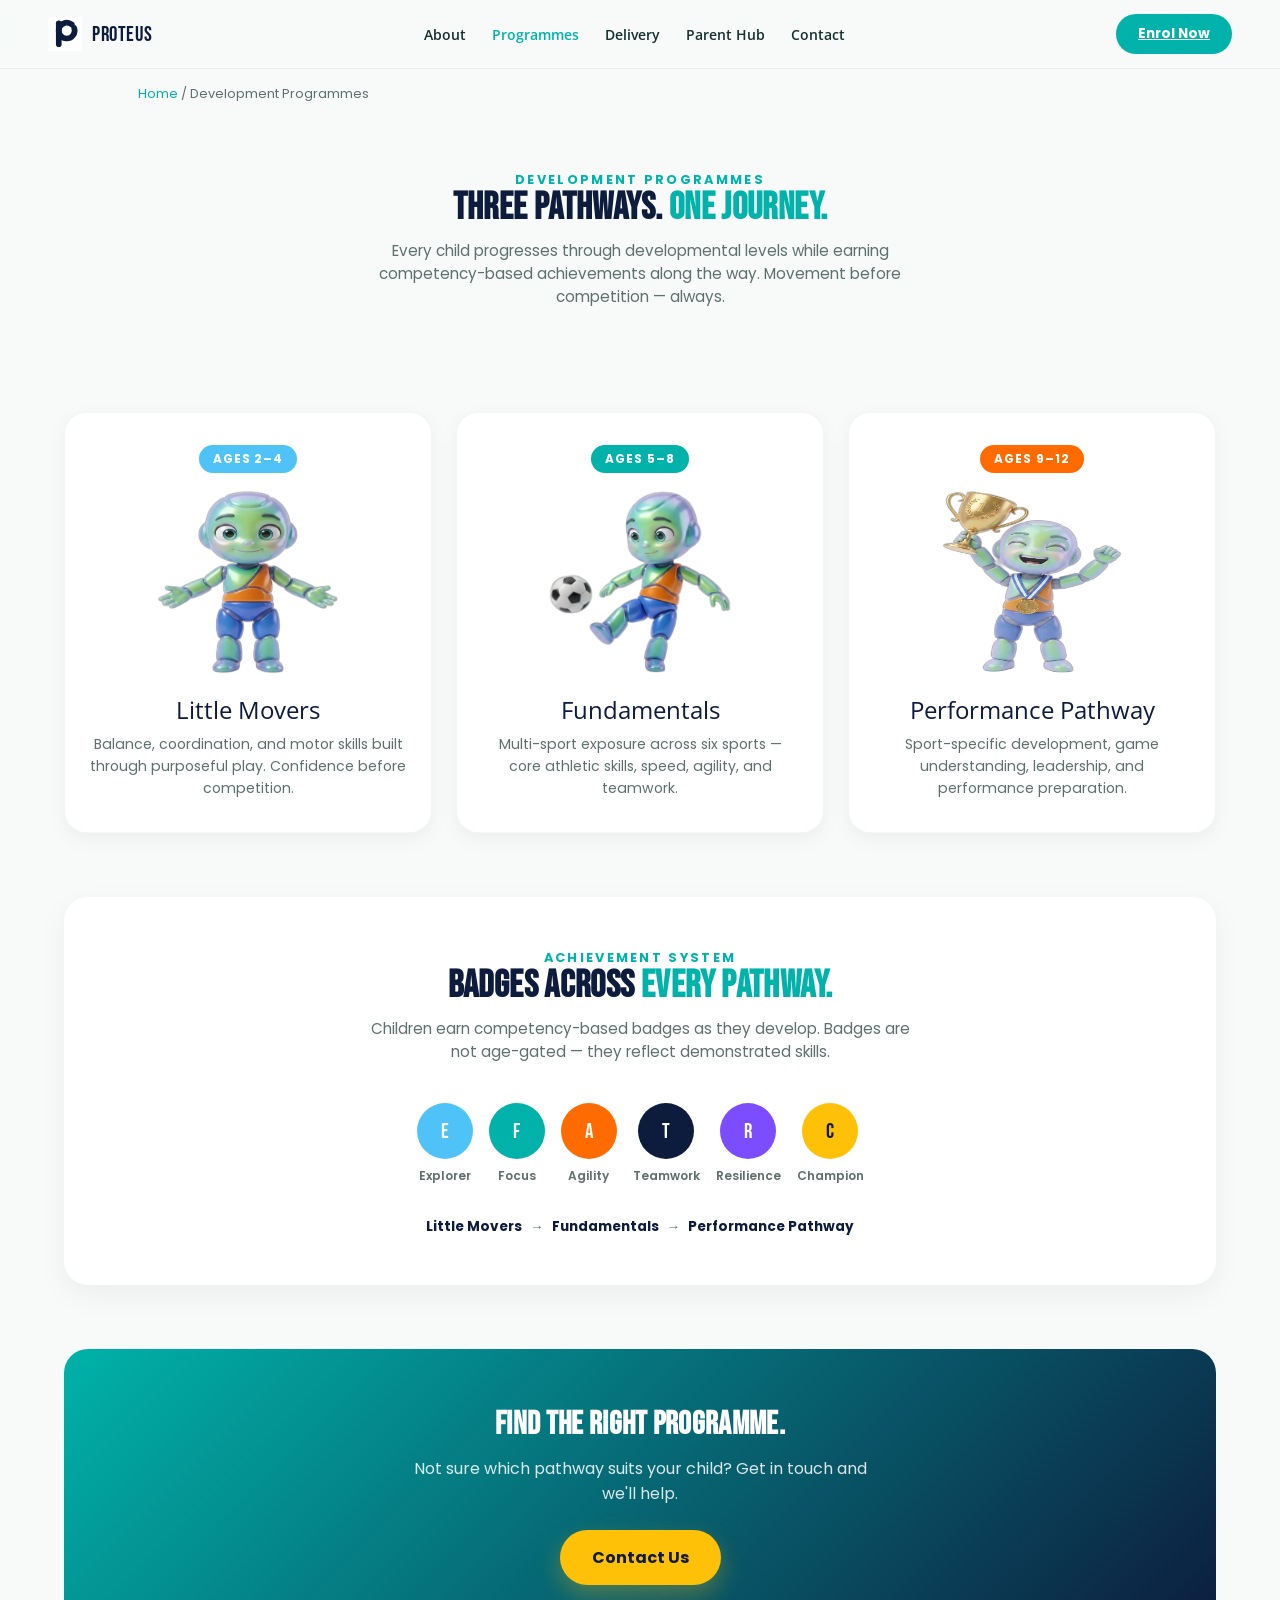
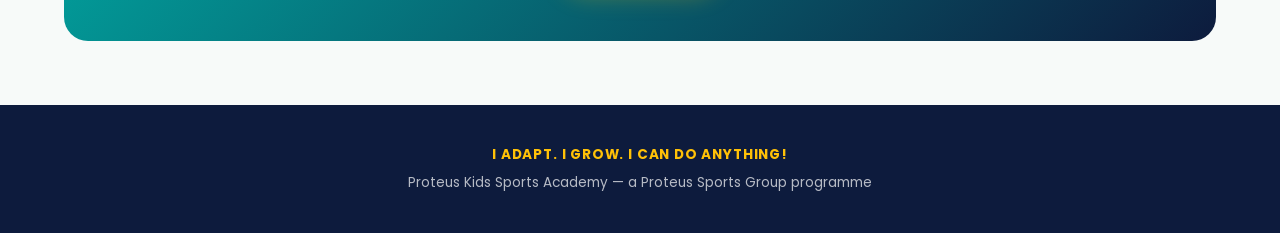
==== programmes/index.html @ cd8ed324 "Phase 2: Site architecture — all pages, shared nav, routing New pages (9): - about.html — company ov" ====
<!DOCTYPE html>
<html lang="en">
<head>
<meta charset="UTF-8" />
<meta name="viewport" content="width=device-width, initial-scale=1.0"/>
<title>Development Programmes | Proteus Kids Sports Academy</title>
<meta name="description" content="Three age-based development pathways for children aged 2-12: Little Movers, Fundamentals, and Performance Pathway. Movement before competition.">
<link rel="icon" href="../images/dynamic-p.svg" type="image/svg+xml">

<meta property="og:type" content="website">
<meta property="og:title" content="Development Programmes | Proteus Kids Sports Academy">
<meta property="og:description" content="Three age-based development pathways: Little Movers, Fundamentals, and Performance Pathway.">

<script type="application/ld+json">
{
  "@context": "https://schema.org",
  "@type": "BreadcrumbList",
  "itemListElement": [
    {"@type": "ListItem", "position": 1, "name": "Home", "item": "../index.html"},
    {"@type": "ListItem", "position": 2, "name": "Development Programmes"}
  ]
}
</script>

<link rel="preconnect" href="https://fonts.googleapis.com">
<link href="https://fonts.googleapis.com/css2?family=Bebas+Neue&family=Poppins:wght@400;500;600;700;800&family=Open+Sans:wght@400;600&display=swap" rel="stylesheet">
<link rel="stylesheet" href="../css/tokens.css">
<link rel="stylesheet" href="../css/base.css">
<link rel="stylesheet" href="../css/components.css">
</head>
<body>

<a href="#main-content" class="skip-link">Skip to main content</a>

<nav class="nav" id="nav">
  <a href="../index.html" class="nav-logo"><img src="../images/dynamic-p.svg" alt="Proteus" width="34" height="34"><span class="word">PROTEUS</span></a>
  <button class="nav-toggle" aria-label="Open menu" aria-expanded="false">
    <span></span><span></span><span></span>
  </button>
  <div class="nav-links">
    <a href="../about.html">About</a>
    <a href="index.html" aria-current="page">Programmes</a>
    <a href="../index.html#deliver">Delivery</a>
    <a href="../parent-hub.html">Parent Hub</a>
    <a href="../contact.html">Contact</a>
  </div>
  <a href="../contact.html" class="nav-cta">Enrol Now</a>
</nav>

<div class="breadcrumb">
  <a href="../index.html">Home</a> / <span aria-current="page">Development Programmes</span>
</div>

<main id="main-content">

  <section class="section">
    <div class="section-header">
      <span class="eyebrow">Development Programmes</span>
      <h1 class="section-title">Three pathways. <span class="accent">One journey.</span></h1>
      <p class="section-sub">Every child progresses through developmental levels while earning competency-based achievements along the way. Movement before competition — always.</p>
    </div>
  </section>

  <section class="section reveal" style="padding-top:0;">
    <div class="pathway-grid">
      <a href="little-movers.html" class="pathway-card lm" style="text-decoration:none;">
        <span class="pathway-age">AGES 2–4</span>
        <img src="../images/proto-welcoming.webp" alt="Little Movers" width="190" height="210" loading="lazy"/>
        <div class="pathway-name">Little Movers</div>
        <div class="pathway-desc">Balance, coordination, and motor skills built through purposeful play. Confidence before competition.</div>
      </a>
      <a href="fundamentals.html" class="pathway-card fn" style="text-decoration:none;">
        <span class="pathway-age">AGES 5–8</span>
        <img src="../images/proto-soccer.webp" alt="Fundamentals" width="190" height="210" loading="lazy"/>
        <div class="pathway-name">Fundamentals</div>
        <div class="pathway-desc">Multi-sport exposure across six sports — core athletic skills, speed, agility, and teamwork.</div>
      </a>
      <a href="performance-pathway.html" class="pathway-card pp" style="text-decoration:none;">
        <span class="pathway-age">AGES 9–12</span>
        <img src="../images/proto-champion.webp" alt="Performance Pathway" width="190" height="210" loading="lazy"/>
        <div class="pathway-name">Performance Pathway</div>
        <div class="pathway-desc">Sport-specific development, game understanding, leadership, and performance preparation.</div>
      </a>
    </div>
  </section>

  <section class="section reveal" style="padding-top:0;">
    <div class="achieve-card">
      <div class="section-header">
        <span class="eyebrow">Achievement System</span>
        <h2 class="section-title">Badges across <span class="accent">every pathway.</span></h2>
        <p class="section-sub">Children earn competency-based badges as they develop. Badges are not age-gated — they reflect demonstrated skills.</p>
      </div>
      <div class="badge-row">
        <div class="badge-chip"><div class="badge-icon">E</div><div class="badge-label">Explorer</div></div>
        <div class="badge-chip"><div class="badge-icon">F</div><div class="badge-label">Focus</div></div>
        <div class="badge-chip"><div class="badge-icon">A</div><div class="badge-label">Agility</div></div>
        <div class="badge-chip"><div class="badge-icon">T</div><div class="badge-label">Teamwork</div></div>
        <div class="badge-chip"><div class="badge-icon">R</div><div class="badge-label">Resilience</div></div>
        <div class="badge-chip"><div class="badge-icon">C</div><div class="badge-label">Champion</div></div>
      </div>
      <div class="progression-line">
        <span>Little Movers</span><span class="arrow">→</span><span>Fundamentals</span><span class="arrow">→</span><span>Performance Pathway</span>
      </div>
    </div>
  </section>

  <section class="section reveal" style="padding-top:0;">
    <div class="cta-band">
      <h2>Find the right programme.</h2>
      <p>Not sure which pathway suits your child? Get in touch and we'll help.</p>
      <a href="../contact.html" class="btn-primary">Contact Us</a>
    </div>
  </section>

</main>

<footer class="site-footer">
  <div class="footer-inner">
    <div class="footer-tag">I ADAPT. I GROW. I CAN DO ANYTHING!</div>
    <div>Proteus Kids Sports Academy — a Proteus Sports Group programme</div>
  </div>
</footer>

<script src="../js/main.js"></script>

</body>
</html>
---- css/tokens.css ----
:root {
  /* Colour palette — Brand Architecture v1.6 */
  --teal: #00B2A9;
  --teal-dark: #007A74;
  --orange: #FF6B00;
  --navy: #0D1B3D;
  --yellow: #FFC107;
  --sky: #4FC3F7;
  --bg: #F7FAF9;
  --ink: #17302E;
  --muted: #5E706E;
  --white: #FFFFFF;
  --border: rgba(0, 0, 0, 0.05);
  --shadow-sm: 0 4px 14px rgba(0, 0, 0, 0.04);
  --shadow-md: 0 6px 20px rgba(0, 0, 0, 0.05);
  --shadow-lg: 0 10px 30px rgba(0, 0, 0, 0.05);
  --shadow-glow: 0 12px 28px rgba(255, 193, 7, 0.4);

  /* Spacing scale (4px base) */
  --space-1: 4px;
  --space-2: 8px;
  --space-3: 12px;
  --space-4: 16px;
  --space-5: 20px;
  --space-6: 24px;
  --space-8: 32px;
  --space-10: 40px;
  --space-12: 48px;
  --space-14: 56px;
  --space-16: 64px;

  /* Typography scale */
  --text-xs: 0.75rem;
  --text-sm: 0.85rem;
  --text-base: 0.92rem;
  --text-md: 0.95rem;
  --text-lg: 1.05rem;
  --text-xl: 1.15rem;
  --text-2xl: 1.3rem;
  --text-3xl: 1.5rem;
  --text-4xl: 2rem;
  --text-5xl: 2.4rem;
  --text-6xl: 3rem;
  --text-7xl: 3.4rem;

  /* Font families */
  --font-display: 'Bebas Neue', sans-serif;
  --font-ui: 'Poppins', sans-serif;
  --font-body: 'Open Sans', sans-serif;

  /* Border radius */
  --radius-sm: 8px;
  --radius-md: 14px;
  --radius-lg: 18px;
  --radius-xl: 22px;
  --radius-2xl: 24px;
  --radius-full: 50px;

  /* Transitions */
  --ease-default: 0.25s ease;
  --ease-slow: 0.35s ease;
  --ease-smooth: 0.7s ease;

  /* Layout */
  --max-width: 1200px;
  --max-width-narrow: 1100px;
  --nav-height: 60px;
}
---- css/base.css ----
/* Reset & base styles */
*, *::before, *::after { box-sizing: border-box; margin: 0; padding: 0; }
html { scroll-behavior: smooth; }
body {
  font-family: var(--font-body);
  background: var(--bg);
  color: var(--ink);
  overflow-x: hidden;
  -webkit-font-smoothing: antialiased;
}
img, svg { max-width: 100%; display: block; }
h1, h2, h3, .display { font-family: var(--font-display); letter-spacing: 0.01em; }

a:focus-visible,
button:focus-visible {
  outline: 3px solid var(--sky);
  outline-offset: 2px;
}

@media (prefers-reduced-motion: reduce) {
  html { scroll-behavior: auto; }
  .reveal { opacity: 1 !important; transform: none !important; transition: none !important; }
  .hero-mascot img { animation: none !important; }
}

/* Skip link (accessibility) */
.skip-link {
  position: absolute;
  left: -9999px;
  top: 0;
  background: var(--navy);
  color: var(--white);
  padding: var(--space-3) var(--space-5);
  font-family: var(--font-ui);
  font-weight: 600;
  font-size: var(--text-sm);
  z-index: 999;
  text-decoration: none;
}
.skip-link:focus { left: 0; }
---- css/components.css ----
/* ===== NAVIGATION ===== */
.nav {
  position: sticky;
  top: 0;
  z-index: 100;
  display: flex;
  align-items: center;
  justify-content: space-between;
  padding: 14px var(--space-12);
  background: rgba(247, 250, 249, 0.9);
  backdrop-filter: blur(10px);
  border-bottom: 1px solid var(--border);
  transition: box-shadow 0.3s ease;
}
.nav.scrolled { box-shadow: 0 4px 20px rgba(0, 0, 0, 0.06); }

.nav-logo {
  display: flex;
  align-items: center;
  gap: 10px;
  text-decoration: none;
}
.nav-logo img { width: 34px; height: 34px; }
.nav-logo .word {
  font-family: var(--font-display);
  font-size: var(--text-2xl);
  color: var(--navy);
  letter-spacing: 0.03em;
}

.nav-links { display: flex; gap: 26px; }
.nav-links a {
  text-decoration: none;
  color: var(--ink);
  font-weight: 600;
  font-size: var(--text-sm);
  font-family: var(--font-body);
  transition: color 0.2s ease;
}
.nav-links a:hover,
.nav-links a[aria-current="page"] { color: var(--teal); }

.nav-cta {
  background: var(--teal);
  color: var(--white);
  border: none;
  padding: 10px 22px;
  border-radius: var(--radius-full);
  font-weight: 700;
  font-size: var(--text-sm);
  font-family: var(--font-ui);
  cursor: pointer;
  transition: background var(--ease-default);
}
.nav-cta:hover { background: var(--teal-dark); }

/* Mobile menu toggle */
.nav-toggle {
  display: none;
  background: none;
  border: none;
  cursor: pointer;
  padding: var(--space-2);
  width: 40px;
  height: 40px;
  position: relative;
}
.nav-toggle span {
  display: block;
  width: 24px;
  height: 2px;
  background: var(--navy);
  border-radius: 2px;
  position: absolute;
  left: 8px;
  transition: all 0.3s ease;
}
.nav-toggle span:nth-child(1) { top: 12px; }
.nav-toggle span:nth-child(2) { top: 19px; }
.nav-toggle span:nth-child(3) { top: 26px; }
.nav-toggle[aria-expanded="true"] span:nth-child(1) {
  top: 19px;
  transform: rotate(45deg);
}
.nav-toggle[aria-expanded="true"] span:nth-child(2) { opacity: 0; }
.nav-toggle[aria-expanded="true"] span:nth-child(3) {
  top: 19px;
  transform: rotate(-45deg);
}

@media (max-width: 900px) {
  .nav { padding: 14px var(--space-5); }
  .nav-links {
    display: none;
    position: absolute;
    top: 100%;
    left: 0;
    right: 0;
    flex-direction: column;
    background: var(--white);
    padding: var(--space-6);
    gap: var(--space-4);
    box-shadow: var(--shadow-md);
  }
  .nav-links.open { display: flex; }
  .nav-toggle { display: block; }
  .nav-cta { display: none; }
}

/* ===== BUTTONS ===== */
.btn-primary {
  background: var(--yellow);
  color: var(--navy);
  font-weight: 700;
  font-family: var(--font-ui);
  padding: 15px 32px;
  border: none;
  border-radius: var(--radius-full);
  cursor: pointer;
  font-size: 1rem;
  box-shadow: 0 10px 24px rgba(255, 193, 7, 0.3);
  text-decoration: none;
  display: inline-block;
  transition: transform var(--ease-default), box-shadow var(--ease-default);
}
.btn-primary:hover {
  transform: translateY(-2px);
  box-shadow: 0 14px 28px rgba(255, 193, 7, 0.4);
}

.btn-primary--teal {
  background: var(--teal);
  color: var(--white);
  box-shadow: 0 10px 24px rgba(0, 178, 169, 0.25);
}
.btn-primary--teal:hover {
  box-shadow: 0 14px 28px rgba(0, 178, 169, 0.35);
}

.btn-ghost {
  background: transparent;
  color: var(--white);
  font-weight: 700;
  font-family: var(--font-ui);
  padding: 15px 28px;
  border: 1.5px solid rgba(255, 255, 255, 0.5);
  border-radius: var(--radius-full);
  cursor: pointer;
  font-size: 1rem;
  text-decoration: none;
  display: inline-block;
  transition: background var(--ease-default), color var(--ease-default);
}
.btn-ghost:hover {
  background: rgba(255, 255, 255, 0.15);
}

.btn-ghost--dark {
  color: var(--navy);
  border-color: var(--navy);
}
.btn-ghost--dark:hover {
  background: var(--navy);
  color: var(--white);
}

/* ===== SECTIONS ===== */
.section {
  max-width: var(--max-width);
  margin: 0 auto;
  padding: var(--space-16) var(--space-6);
}
.section--narrow { max-width: var(--max-width-narrow); }

.section-header { text-align: center; margin-bottom: var(--space-10); }
.section-title {
  font-size: var(--text-5xl);
  color: var(--navy);
  line-height: 1;
}
.section-title .accent { color: var(--teal); }
.section-header .eyebrow { color: var(--teal); }
.section-header .section-sub {
  font-family: var(--font-ui);
  color: var(--muted);
  max-width: 560px;
  margin: var(--space-3) auto 0;
  font-size: var(--text-md);
}

.eyebrow {
  font-family: var(--font-ui);
  font-weight: 700;
  font-size: 0.8rem;
  letter-spacing: 0.18em;
  text-transform: uppercase;
}

/* ===== SCROLL REVEAL ===== */
.reveal {
  opacity: 0;
  transform: translateY(28px);
  transition: opacity var(--ease-smooth), transform var(--ease-smooth);
}
.reveal.visible { opacity: 1; transform: translateY(0); }

/* ===== CARDS ===== */
.card {
  background: var(--white);
  border-radius: var(--radius-xl);
  padding: var(--space-8) var(--space-6);
  box-shadow: var(--shadow-md);
  border: 1px solid rgba(0, 0, 0, 0.04);
}
.card--hover { transition: transform var(--ease-default); }
.card--hover:hover { transform: translateY(-6px); }

/* ===== PATHWAY CARDS ===== */
.pathway-grid { display: grid; grid-template-columns: repeat(3, 1fr); gap: var(--space-6); }
.pathway-card {
  background: var(--white);
  border-radius: var(--radius-xl);
  padding: var(--space-8) var(--space-6);
  box-shadow: var(--shadow-md);
  border: 1px solid rgba(0, 0, 0, 0.04);
  text-align: center;
  position: relative;
  overflow: hidden;
  transition: transform var(--ease-default);
}
.pathway-card:hover { transform: translateY(-6px); }
.pathway-age {
  display: inline-block;
  font-family: var(--font-ui);
  font-weight: 700;
  font-size: var(--text-xs);
  letter-spacing: 0.08em;
  padding: 5px 14px;
  border-radius: var(--radius-full);
  margin-bottom: 14px;
  color: var(--white);
}
.pathway-card.lm .pathway-age { background: var(--sky); }
.pathway-card.fn .pathway-age { background: var(--teal); }
.pathway-card.pp .pathway-age { background: var(--orange); }
.pathway-card img { max-height: 190px; margin: 0 auto var(--space-4); }
.pathway-name { font-size: var(--text-3xl); color: var(--navy); margin-bottom: var(--space-2); }
.pathway-desc {
  font-family: var(--font-ui);
  font-size: 0.88rem;
  color: var(--muted);
  line-height: 1.55;
}
@media (max-width: 900px) { .pathway-grid { grid-template-columns: 1fr; } }

/* ===== DELIVERY CARDS ===== */
.delivery-grid { display: grid; grid-template-columns: repeat(3, 1fr); gap: 22px; }
.delivery-card {
  background: var(--white);
  border-radius: 20px;
  padding: 30px var(--space-6);
  text-align: center;
  box-shadow: var(--shadow-md);
}
.delivery-icon {
  width: 52px;
  height: 52px;
  border-radius: var(--radius-md);
  background: #F0FAF9;
  display: flex;
  align-items: center;
  justify-content: center;
  margin: 0 auto var(--space-4);
  font-size: 1.4rem;
}
.delivery-name { font-size: var(--text-2xl); color: var(--navy); margin-bottom: var(--space-2); }
.delivery-desc { font-family: var(--font-ui); font-size: var(--text-sm); color: var(--muted); line-height: 1.5; }
@media (max-width: 900px) { .delivery-grid { grid-template-columns: 1fr; } }

/* ===== EVENT CARDS ===== */
.events-grid { display: grid; grid-template-columns: repeat(4, 1fr); gap: var(--space-4); }
.event-card {
  background: var(--white);
  border-radius: var(--radius-lg);
  padding: 22px;
  box-shadow: var(--shadow-md);
  border-left: 4px solid var(--orange);
}
.event-name {
  font-family: var(--font-ui);
  font-weight: 700;
  font-size: var(--text-md);
  color: var(--navy);
  line-height: 1.3;
}
@media (max-width: 900px) { .events-grid { grid-template-columns: repeat(2, 1fr); } }
@media (max-width: 560px) { .events-grid { grid-template-columns: 1fr; } }

/* ===== CTA BANDS ===== */
.cta-band {
  background: linear-gradient(135deg, var(--teal) 0%, var(--navy) 100%);
  border-radius: var(--radius-2xl);
  padding: var(--space-14);
  text-align: center;
  color: var(--white);
}
.cta-band h2 { font-size: var(--text-4xl); margin-bottom: var(--space-3); }
.cta-band p {
  font-family: var(--font-ui);
  color: rgba(255, 255, 255, 0.85);
  margin-bottom: var(--space-6);
  max-width: 480px;
  margin-left: auto;
  margin-right: auto;
}

/* ===== PHILOSOPHY CARD ===== */
.philosophy-card {
  background: linear-gradient(135deg, var(--navy) 0%, #14294F 100%);
  border-radius: var(--radius-2xl);
  padding: var(--space-14);
  text-align: center;
  color: var(--white);
}
.philosophy-card h2 { font-size: var(--text-4xl); margin-bottom: var(--space-4); }

/* ===== ACHIEVEMENT / BADGE SYSTEM ===== */
.achieve-card {
  background: var(--white);
  border-radius: var(--radius-2xl);
  padding: var(--space-12);
  box-shadow: var(--shadow-lg);
}
.badge-row {
  display: flex;
  justify-content: center;
  flex-wrap: wrap;
  gap: var(--space-4);
  margin-top: 28px;
}
.badge-chip { display: flex; flex-direction: column; align-items: center; gap: var(--space-2); }
.badge-icon {
  width: 56px;
  height: 56px;
  border-radius: 50%;
  display: flex;
  align-items: center;
  justify-content: center;
  font-family: var(--font-display);
  font-size: var(--text-2xl);
  color: var(--white);
}
.badge-chip:nth-child(1) .badge-icon { background: var(--sky); }
.badge-chip:nth-child(2) .badge-icon { background: var(--teal); }
.badge-chip:nth-child(3) .badge-icon { background: var(--orange); }
.badge-chip:nth-child(4) .badge-icon { background: var(--navy); }
.badge-chip:nth-child(5) .badge-icon { background: #7C4DFF; }
.badge-chip:nth-child(6) .badge-icon { background: var(--yellow); color: var(--navy); }
.badge-label {
  font-family: var(--font-ui);
  font-size: var(--text-xs);
  font-weight: 600;
  color: var(--muted);
}
.progression-line {
  display: flex;
  align-items: center;
  justify-content: center;
  gap: var(--space-2);
  margin-top: var(--space-8);
  flex-wrap: wrap;
  font-family: var(--font-ui);
  font-weight: 700;
  font-size: var(--text-sm);
  color: var(--navy);
}
.progression-line .arrow { color: var(--muted); }

/* ===== PLACEHOLDER MARKER ===== */
.placeholder-note {
  display: inline-block;
  margin-top: var(--space-5);
  font-family: var(--font-ui);
  font-size: var(--text-xs);
  letter-spacing: 0.05em;
  color: var(--yellow);
  background: rgba(255, 193, 7, 0.12);
  border: 1px dashed rgba(255, 193, 7, 0.4);
  padding: var(--space-2) var(--space-4);
  border-radius: var(--radius-sm);
}

/* ===== TESTIMONIAL SHELL ===== */
.testimonial-shell {
  background: var(--white);
  border-radius: var(--radius-2xl);
  padding: var(--space-14);
  text-align: center;
  border: 2px dashed rgba(0, 178, 169, 0.25);
}
.testimonial-shell .section-title { margin-bottom: var(--space-2); }

/* ===== BREADCRUMB ===== */
.breadcrumb {
  font-family: var(--font-ui);
  font-size: 0.8rem;
  color: var(--muted);
  padding: var(--space-4) var(--space-12) 0;
  max-width: var(--max-width-narrow);
  margin: 0 auto;
}
.breadcrumb a { color: var(--teal); text-decoration: none; }
.breadcrumb a:hover { text-decoration: underline; }
@media (max-width: 900px) { .breadcrumb { padding: var(--space-4) var(--space-5) 0; } }

/* ===== PROGRAMME PAGE COMPONENTS ===== */
.programme-hero {
  display: grid;
  grid-template-columns: 1fr 1fr;
  gap: var(--space-10);
  align-items: center;
  padding: var(--space-12) 0;
}
.age-badge {
  display: inline-block;
  color: var(--white);
  font-family: var(--font-ui);
  font-weight: 700;
  font-size: 0.8rem;
  letter-spacing: 0.08em;
  padding: 6px var(--space-4);
  border-radius: var(--radius-full);
  margin-bottom: var(--space-4);
}
.programme-hero h1 {
  font-size: var(--text-6xl);
  color: var(--navy);
  line-height: 1;
  margin-bottom: var(--space-4);
}
.programme-lede {
  font-family: var(--font-ui);
  font-size: var(--text-lg);
  color: var(--muted);
  line-height: 1.6;
  margin-bottom: var(--space-6);
}
.programme-hero-image img { max-height: 380px; margin: 0 auto; }
@media (max-width: 900px) {
  .programme-hero { grid-template-columns: 1fr; text-align: center; }
  .programme-hero h1 { font-size: var(--text-5xl); }
}

.block { padding: var(--space-12) 0; border-top: 1px solid #E5EBEA; }
.block h2 { font-size: var(--text-4xl); color: var(--navy); margin-bottom: var(--space-5); }

.skills-grid { display: grid; grid-template-columns: repeat(4, 1fr); gap: var(--space-4); }
.skill-chip {
  background: var(--white);
  border-radius: var(--radius-md);
  padding: var(--space-4);
  text-align: center;
  box-shadow: var(--shadow-sm);
  font-family: var(--font-ui);
  font-weight: 600;
  font-size: var(--text-sm);
  color: var(--navy);
}
@media (max-width: 700px) { .skills-grid { grid-template-columns: repeat(2, 1fr); } }

.sport-grid { display: grid; grid-template-columns: repeat(3, 1fr); gap: var(--space-4); }
.sport-tile {
  background: var(--white);
  border-radius: var(--radius-md);
  padding: var(--space-5);
  text-align: center;
  box-shadow: var(--shadow-sm);
}
.sport-tile img { max-height: 100px; margin: 0 auto 10px; }
.sport-tile .name { font-family: var(--font-ui); font-weight: 700; font-size: var(--text-base); color: var(--navy); }
@media (max-width: 700px) { .sport-grid { grid-template-columns: repeat(2, 1fr); } }

.faq-item { border-bottom: 1px solid #E5EBEA; padding: var(--space-4) 0; }
.faq-item h3 {
  font-family: var(--font-ui);
  font-size: var(--text-lg);
  font-weight: 700;
  color: var(--navy);
  margin-bottom: var(--space-2);
}
.faq-item p {
  font-family: var(--font-body);
  font-size: var(--text-base);
  color: var(--muted);
  line-height: 1.6;
}

.related-pathways { display: flex; gap: var(--space-4); margin-top: var(--space-5); flex-wrap: wrap; }
.related-pathways a {
  flex: 1;
  min-width: 200px;
  background: var(--white);
  border-radius: var(--radius-md);
  padding: var(--space-4);
  text-decoration: none;
  box-shadow: var(--shadow-sm);
  transition: transform var(--ease-default);
}
.related-pathways a:hover { transform: translateY(-4px); }
.related-pathways .age {
  font-family: var(--font-ui);
  font-size: 0.7rem;
  font-weight: 700;
  color: var(--teal);
  letter-spacing: 0.06em;
}
.related-pathways .name { font-family: var(--font-display); font-size: var(--text-2xl); color: var(--navy); }

/* ===== FOOTER ===== */
.site-footer {
  background: var(--navy);
  color: rgba(255, 255, 255, 0.7);
  padding: var(--space-10) var(--space-6);
  font-family: var(--font-ui);
  font-size: var(--text-sm);
}
.footer-inner {
  max-width: var(--max-width);
  margin: 0 auto;
  text-align: center;
}
.footer-tag {
  color: var(--yellow);
  font-weight: 700;
  letter-spacing: 0.06em;
  margin-bottom: var(--space-2);
}

/* ===== FLOATING CTA ===== */
.floating-cta {
  position: fixed;
  bottom: var(--space-6);
  right: var(--space-6);
  z-index: 200;
  display: flex;
  align-items: center;
  gap: 10px;
  background: var(--yellow);
  color: var(--navy);
  font-family: var(--font-ui);
  font-weight: 700;
  font-size: var(--text-base);
  padding: 14px 22px;
  border-radius: var(--radius-full);
  border: none;
  cursor: pointer;
  box-shadow: var(--shadow-glow);
  opacity: 0;
  transform: translateY(20px) scale(0.9);
  pointer-events: none;
  transition: opacity var(--ease-slow), transform var(--ease-slow);
}
.floating-cta.show { opacity: 1; transform: translateY(0) scale(1); pointer-events: auto; }
.floating-cta .pulse {
  width: 9px;
  height: 9px;
  border-radius: 50%;
  background: var(--teal);
  animation: pulse 1.8s infinite;
}

/* ===== HERO (home page) ===== */
.hero-wrap { padding: var(--space-6); }
.hero-banner {
  position: relative;
  width: 100%;
  max-width: var(--max-width);
  margin: 0 auto;
  min-height: 520px;
  background: linear-gradient(135deg, var(--teal) 0%, var(--teal-dark) 50%, var(--navy) 100%);
  border-radius: 28px;
  overflow: hidden;
  display: grid;
  grid-template-columns: 1.15fr 0.85fr;
  align-items: center;
  padding: 0 var(--space-16);
}
.hero-banner::before {
  content: '';
  position: absolute;
  top: -40%;
  right: -10%;
  width: 640px;
  height: 640px;
  background: radial-gradient(circle, rgba(255, 193, 7, 0.16) 0%, rgba(0, 0, 0, 0) 70%);
}
.hero-content {
  z-index: 2;
  display: flex;
  flex-direction: column;
  align-items: flex-start;
  gap: var(--space-4);
}
.hero-content .eyebrow { color: var(--yellow); }
.hero-tagline {
  font-size: var(--text-7xl);
  line-height: 0.98;
  color: var(--white);
}
.hero-tagline .hl {
  background: linear-gradient(90deg, #FFC107 0%, #FFE082 100%);
  -webkit-background-clip: text;
  -webkit-text-fill-color: transparent;
}
.hero-philosophy {
  font-family: var(--font-ui);
  font-weight: 600;
  font-size: var(--text-xl);
  color: rgba(255, 255, 255, 0.9);
  margin-top: 2px;
}
.hero-sub {
  font-family: var(--font-ui);
  color: rgba(255, 255, 255, 0.8);
  font-size: 1rem;
  max-width: 420px;
  line-height: 1.55;
}
.hero-ctas { display: flex; gap: 14px; margin-top: var(--space-2); }
.hero-mascot {
  display: flex;
  justify-content: center;
  align-items: flex-end;
  height: 100%;
  z-index: 2;
}
.hero-mascot img {
  max-height: 440px;
  width: auto;
  object-fit: contain;
  filter: drop-shadow(0 18px 26px rgba(0, 0, 0, 0.3));
  animation: float 4.2s ease-in-out infinite;
}

@keyframes float {
  0%, 100% { transform: translateY(-8px); }
  50% { transform: translateY(-24px); }
}
@keyframes pulse {
  0% { box-shadow: 0 0 0 0 rgba(0, 178, 169, 0.6); }
  70% { box-shadow: 0 0 0 10px rgba(0, 178, 169, 0); }
  100% { box-shadow: 0 0 0 0 rgba(0, 178, 169, 0); }
}

@media (max-width: 900px) {
  .hero-banner {
    grid-template-columns: 1fr;
    padding: 44px 28px;
    text-align: center;
    min-height: auto;
  }
  .hero-content { align-items: center; }
  .hero-tagline { font-size: var(--text-5xl); }
  .hero-mascot { margin-top: var(--space-6); height: 280px; }
  .hero-mascot img { max-height: 100%; }
  .hero-sub { max-width: 100%; }
  .hero-ctas { justify-content: center; }
}
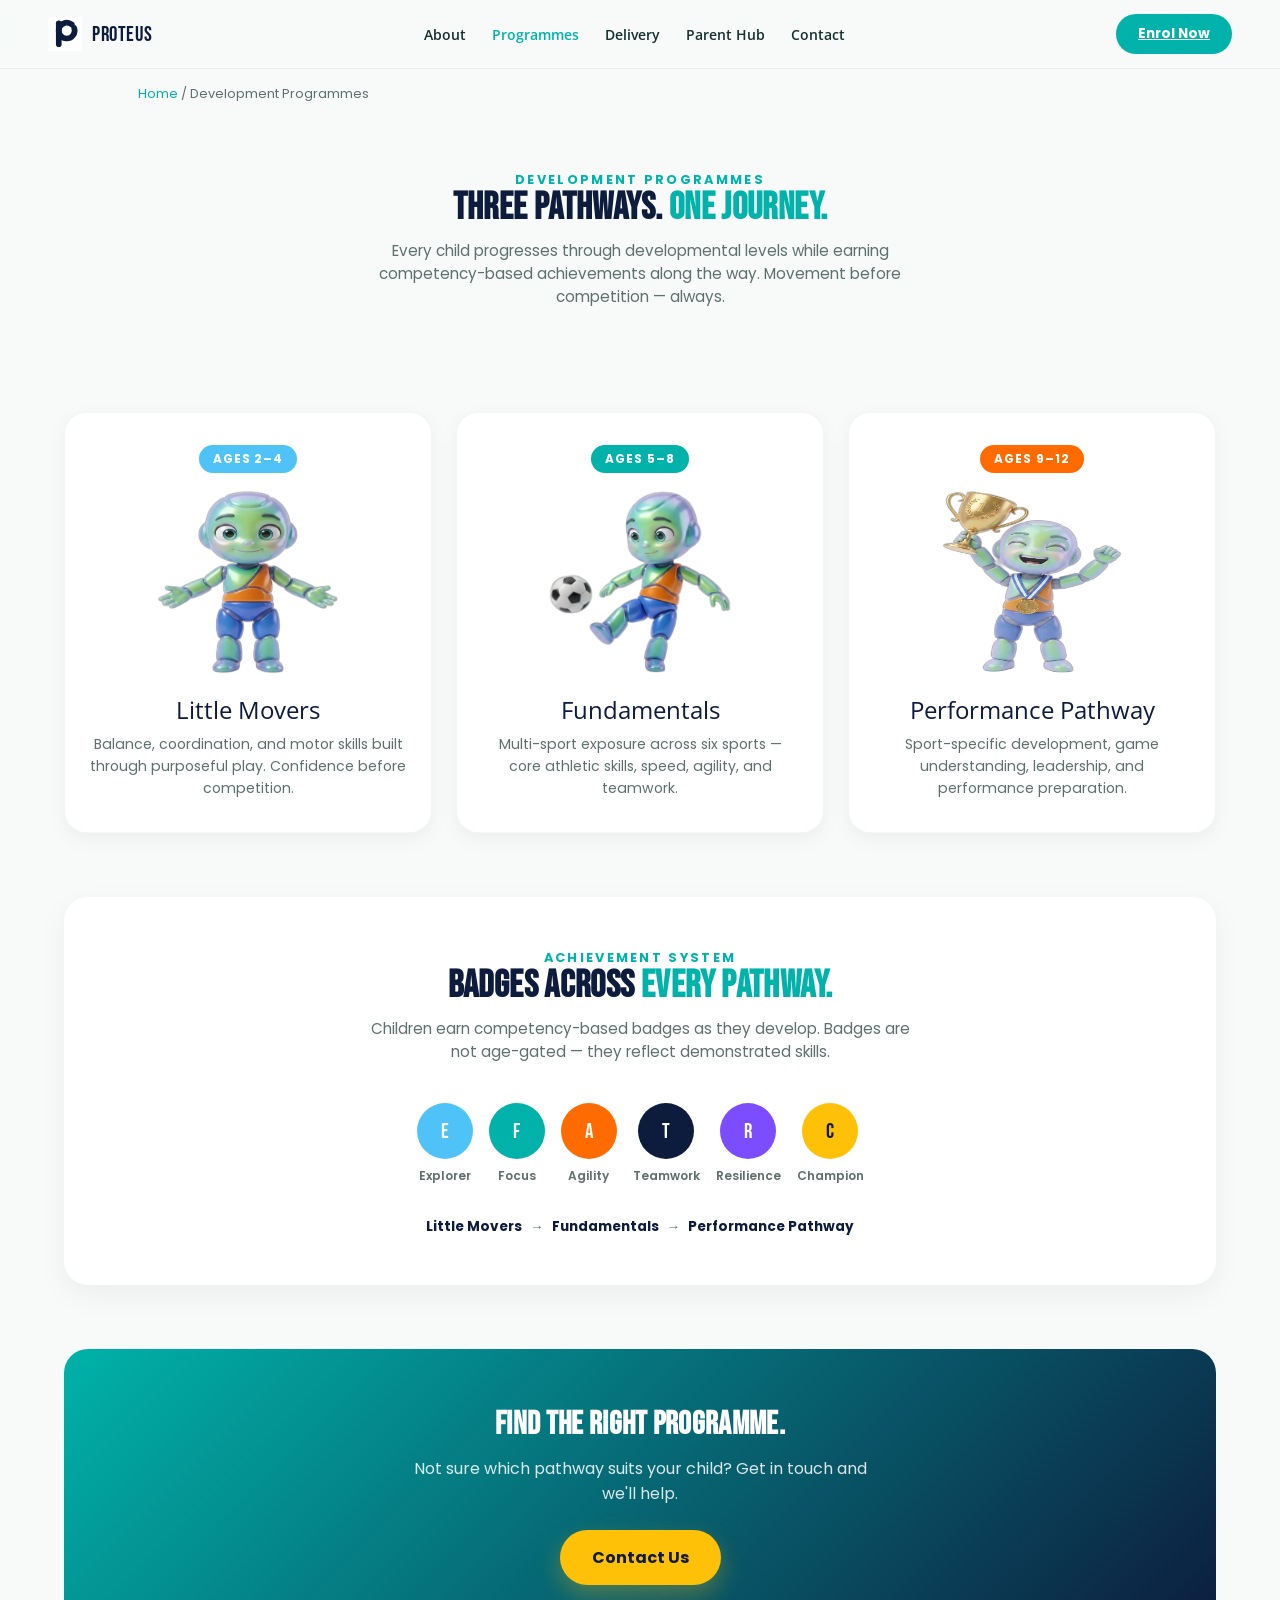
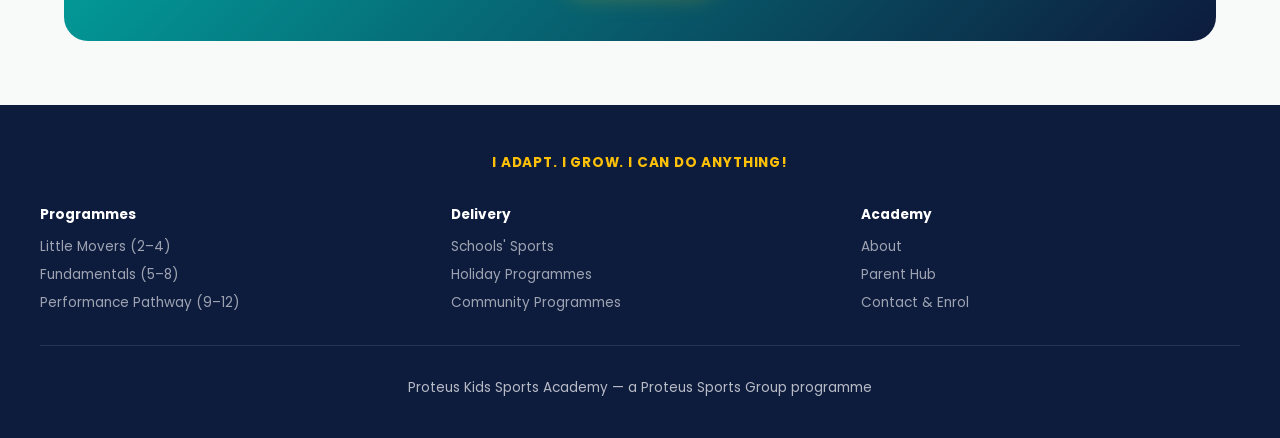
==== commit 276b7d83: "Phase 3: Core pages refined, site-wide consistency pass Home page (index.html): - Converted all CTA " ====
--- a/programmes/index.html
+++ b/programmes/index.html
@@ -118,7 +118,27 @@
 <footer class="site-footer">
   <div class="footer-inner">
     <div class="footer-tag">I ADAPT. I GROW. I CAN DO ANYTHING!</div>
-    <div>Proteus Kids Sports Academy — a Proteus Sports Group programme</div>
+    <nav class="footer-links" aria-label="Footer navigation">
+      <div class="footer-col">
+        <strong>Programmes</strong>
+        <a href="little-movers.html">Little Movers (2–4)</a>
+        <a href="fundamentals.html">Fundamentals (5–8)</a>
+        <a href="performance-pathway.html">Performance Pathway (9–12)</a>
+      </div>
+      <div class="footer-col">
+        <strong>Delivery</strong>
+        <a href="../delivery/schools.html">Schools' Sports</a>
+        <a href="../delivery/holiday.html">Holiday Programmes</a>
+        <a href="../delivery/community.html">Community Programmes</a>
+      </div>
+      <div class="footer-col">
+        <strong>Academy</strong>
+        <a href="../about.html">About</a>
+        <a href="../parent-hub.html">Parent Hub</a>
+        <a href="../contact.html">Contact & Enrol</a>
+      </div>
+    </nav>
+    <div class="footer-bottom">Proteus Kids Sports Academy — a Proteus Sports Group programme</div>
   </div>
 </footer>
 
--- a/css/components.css
+++ b/css/components.css
@@ -520,21 +520,68 @@
 .site-footer {
   background: var(--navy);
   color: rgba(255, 255, 255, 0.7);
-  padding: var(--space-10) var(--space-6);
+  padding: var(--space-12) var(--space-6) var(--space-10);
   font-family: var(--font-ui);
   font-size: var(--text-sm);
 }
 .footer-inner {
   max-width: var(--max-width);
   margin: 0 auto;
-  text-align: center;
 }
 .footer-tag {
   color: var(--yellow);
   font-weight: 700;
   letter-spacing: 0.06em;
-  margin-bottom: var(--space-2);
-}
+  margin-bottom: var(--space-8);
+  text-align: center;
+}
+.footer-links {
+  display: grid;
+  grid-template-columns: repeat(3, 1fr);
+  gap: var(--space-8);
+  margin-bottom: var(--space-8);
+  padding-bottom: var(--space-8);
+  border-bottom: 1px solid rgba(255, 255, 255, 0.1);
+}
+.footer-col {
+  display: flex;
+  flex-direction: column;
+  gap: var(--space-2);
+}
+.footer-col strong {
+  color: var(--white);
+  font-weight: 700;
+  font-size: var(--text-sm);
+  margin-bottom: var(--space-1);
+}
+.footer-col a {
+  color: rgba(255, 255, 255, 0.6);
+  text-decoration: none;
+  font-size: var(--text-sm);
+  transition: color 0.2s ease;
+}
+.footer-col a:hover { color: var(--yellow); }
+.footer-bottom { text-align: center; }
+@media (max-width: 600px) {
+  .footer-links { grid-template-columns: 1fr; gap: var(--space-6); }
+}
+
+/* ===== CARD AS LINK ===== */
+a.pathway-card,
+a.delivery-card {
+  text-decoration: none;
+  color: inherit;
+}
+
+/* ===== CONTACT GRID ===== */
+.contact-grid {
+  display: grid;
+  grid-template-columns: 1fr 1fr;
+  gap: var(--space-8);
+  max-width: 960px;
+  margin: 0 auto;
+}
+@media (max-width: 700px) { .contact-grid { grid-template-columns: 1fr; } }
 
 /* ===== FLOATING CTA ===== */
 .floating-cta {
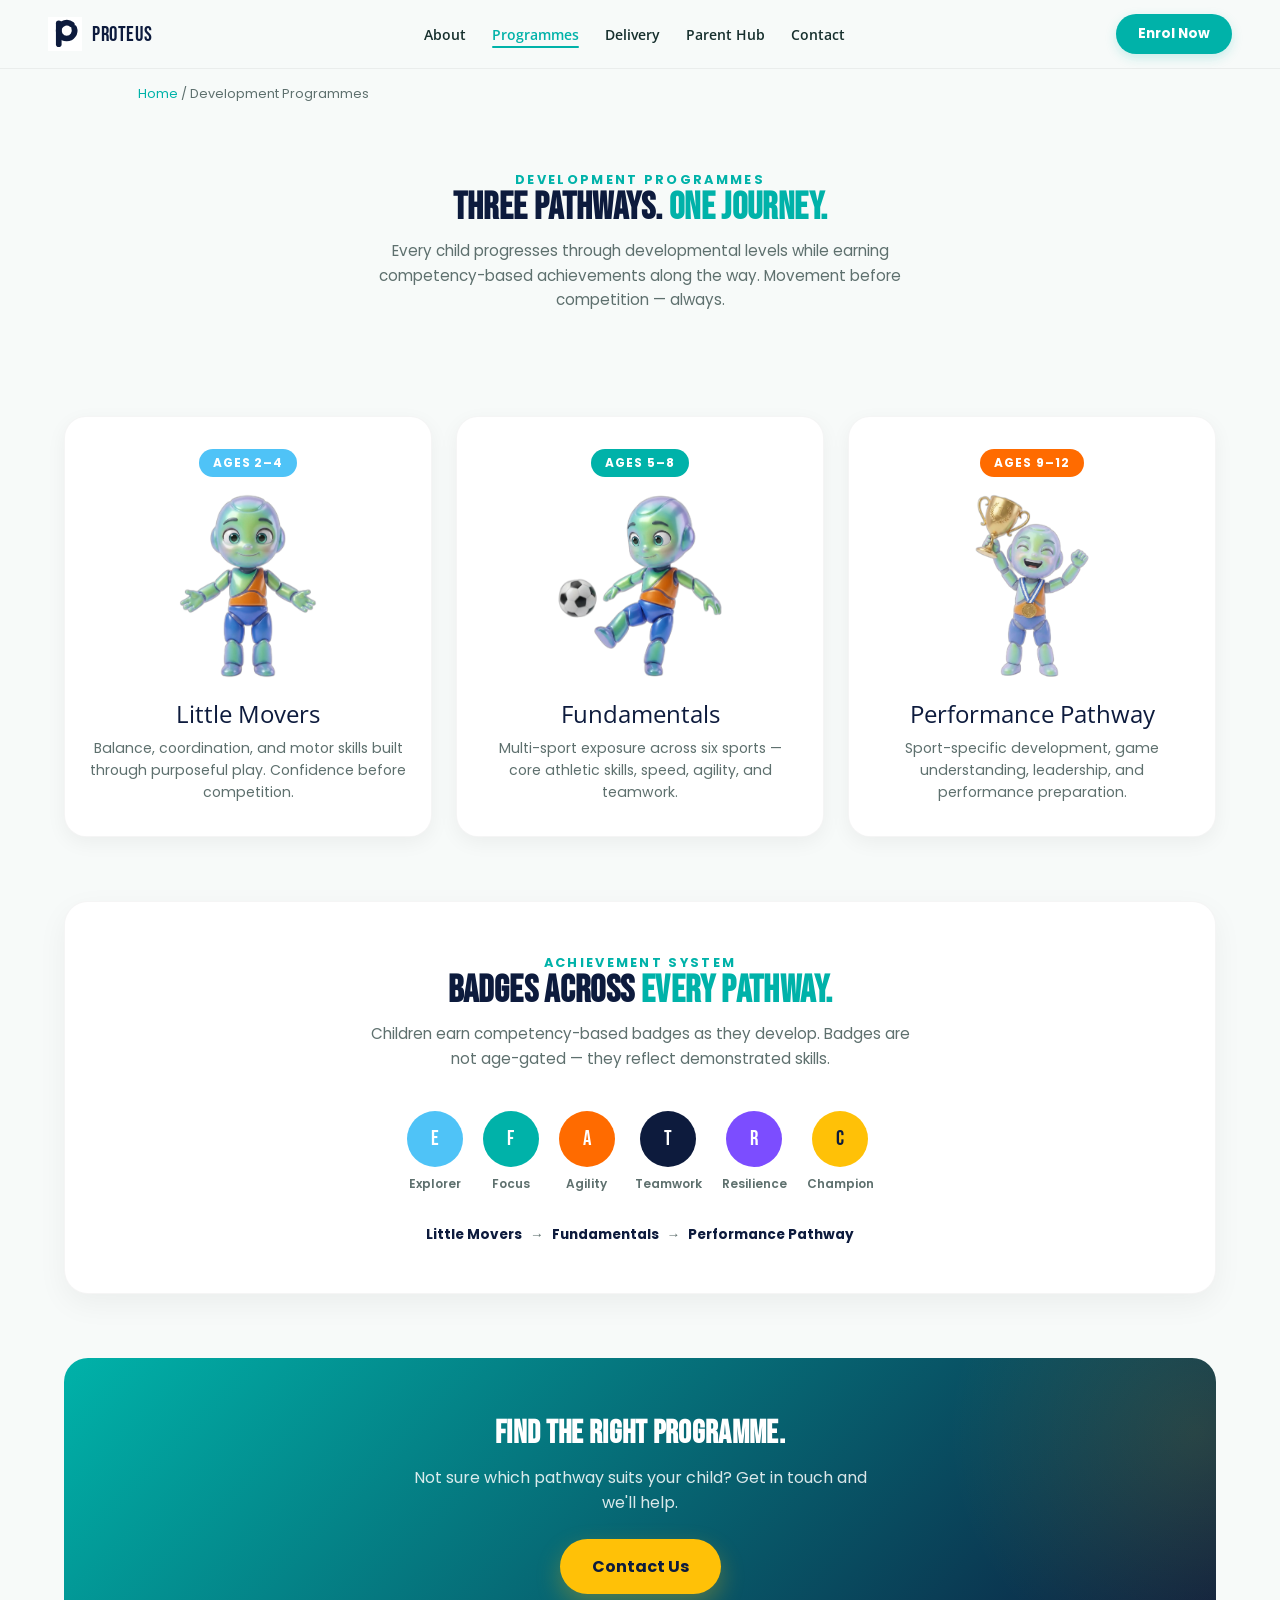
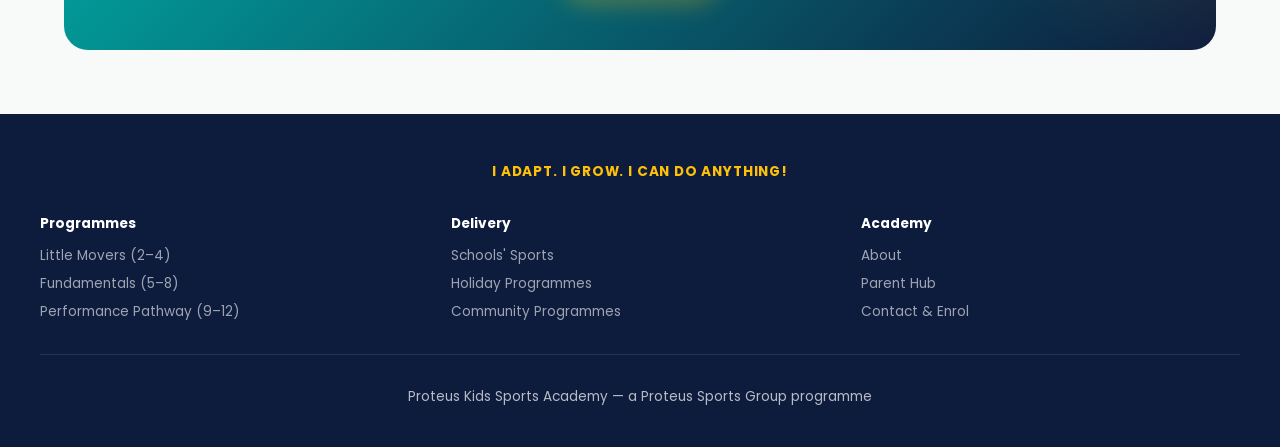
==== commit 2842feee: "Phase 8: Design enhancements — trust signals, image fixes, interactive features Fix mascot image asp" ====
--- a/programmes/index.html
+++ b/programmes/index.html
@@ -30,6 +30,7 @@
 </head>
 <body>
 
+<div class="scroll-progress"></div>
 <a href="#main-content" class="skip-link">Skip to main content</a>
 
 <nav class="nav" id="nav">
@@ -144,5 +145,7 @@
 
 <script src="../js/main.js"></script>
 
+<button class="back-to-top" aria-label="Back to top"><svg viewBox="0 0 24 24" fill="none" stroke="currentColor" stroke-width="2.5" stroke-linecap="round" stroke-linejoin="round"><polyline points="18 15 12 9 6 15"/></svg></button>
+
 </body>
 </html>
--- a/css/base.css
+++ b/css/base.css
@@ -8,7 +8,7 @@
   overflow-x: hidden;
   -webkit-font-smoothing: antialiased;
 }
-img, svg { max-width: 100%; display: block; }
+img, svg { max-width: 100%; display: block; height: auto; }
 h1, h2, h3, .display { font-family: var(--font-display); letter-spacing: 0.01em; }
 
 a:focus-visible,
@@ -17,10 +17,49 @@
   outline-offset: 2px;
 }
 
+/* Scroll progress bar */
+.scroll-progress {
+  position: fixed;
+  top: 0;
+  left: 0;
+  height: 3px;
+  background: linear-gradient(90deg, var(--teal), var(--sky), var(--yellow));
+  z-index: 999;
+  width: 0%;
+  transition: width 0.1s linear;
+}
+
+/* Back to top */
+.back-to-top {
+  position: fixed;
+  bottom: var(--space-6);
+  left: var(--space-6);
+  z-index: 200;
+  width: 44px;
+  height: 44px;
+  border-radius: 50%;
+  background: var(--navy);
+  color: var(--white);
+  border: none;
+  cursor: pointer;
+  display: flex;
+  align-items: center;
+  justify-content: center;
+  box-shadow: 0 4px 16px rgba(13, 27, 61, 0.25);
+  opacity: 0;
+  transform: translateY(16px);
+  pointer-events: none;
+  transition: opacity 0.3s ease, transform 0.3s ease, background 0.2s ease;
+}
+.back-to-top.show { opacity: 1; transform: translateY(0); pointer-events: auto; }
+.back-to-top:hover { background: var(--teal); }
+.back-to-top svg { width: 20px; height: 20px; }
+
 @media (prefers-reduced-motion: reduce) {
   html { scroll-behavior: auto; }
   .reveal { opacity: 1 !important; transform: none !important; transition: none !important; }
   .hero-mascot img { animation: none !important; }
+  .scroll-progress { display: none; }
 }
 
 /* Skip link (accessibility) */
--- a/css/components.css
+++ b/css/components.css
@@ -7,12 +7,13 @@
   align-items: center;
   justify-content: space-between;
   padding: 14px var(--space-12);
-  background: rgba(247, 250, 249, 0.9);
-  backdrop-filter: blur(10px);
+  background: rgba(247, 250, 249, 0.92);
+  backdrop-filter: blur(12px);
+  -webkit-backdrop-filter: blur(12px);
   border-bottom: 1px solid var(--border);
   transition: box-shadow 0.3s ease;
 }
-.nav.scrolled { box-shadow: 0 4px 20px rgba(0, 0, 0, 0.06); }
+.nav.scrolled { box-shadow: 0 4px 24px rgba(0, 0, 0, 0.08); }
 
 .nav-logo {
   display: flex;
@@ -36,7 +37,21 @@
   font-size: var(--text-sm);
   font-family: var(--font-body);
   transition: color 0.2s ease;
-}
+  position: relative;
+}
+.nav-links a::after {
+  content: '';
+  position: absolute;
+  bottom: -4px;
+  left: 0;
+  width: 0;
+  height: 2px;
+  background: var(--teal);
+  border-radius: 2px;
+  transition: width 0.25s ease;
+}
+.nav-links a:hover::after,
+.nav-links a[aria-current="page"]::after { width: 100%; }
 .nav-links a:hover,
 .nav-links a[aria-current="page"] { color: var(--teal); }
 
@@ -50,9 +65,15 @@
   font-size: var(--text-sm);
   font-family: var(--font-ui);
   cursor: pointer;
-  transition: background var(--ease-default);
-}
-.nav-cta:hover { background: var(--teal-dark); }
+  text-decoration: none;
+  transition: background var(--ease-default), transform var(--ease-default), box-shadow var(--ease-default);
+  box-shadow: 0 4px 12px rgba(0, 178, 169, 0.2);
+}
+.nav-cta:hover {
+  background: var(--teal-dark);
+  transform: translateY(-1px);
+  box-shadow: 0 6px 16px rgba(0, 178, 169, 0.3);
+}
 
 /* Mobile menu toggle */
 .nav-toggle {
@@ -102,6 +123,7 @@
     gap: var(--space-4);
     box-shadow: var(--shadow-md);
   }
+  .nav-links a::after { display: none; }
   .nav-links.open { display: flex; }
   .nav-toggle { display: block; }
   .nav-cta { display: none; }
@@ -149,10 +171,11 @@
   font-size: 1rem;
   text-decoration: none;
   display: inline-block;
-  transition: background var(--ease-default), color var(--ease-default);
+  transition: background var(--ease-default), color var(--ease-default), border-color var(--ease-default);
 }
 .btn-ghost:hover {
   background: rgba(255, 255, 255, 0.15);
+  border-color: rgba(255, 255, 255, 0.8);
 }
 
 .btn-ghost--dark {
@@ -186,6 +209,7 @@
   max-width: 560px;
   margin: var(--space-3) auto 0;
   font-size: var(--text-md);
+  line-height: 1.6;
 }
 
 .eyebrow {
@@ -196,13 +220,20 @@
   text-transform: uppercase;
 }
 
-/* ===== SCROLL REVEAL ===== */
+/* ===== SCROLL REVEAL (visible by default, enhanced when JS loads) ===== */
 .reveal {
+  opacity: 1;
+  transform: translateY(0);
+}
+.reveal.js-reveal {
   opacity: 0;
   transform: translateY(28px);
-  transition: opacity var(--ease-smooth), transform var(--ease-smooth);
-}
-.reveal.visible { opacity: 1; transform: translateY(0); }
+  transition: opacity 0.7s ease, transform 0.7s ease;
+}
+.reveal.js-reveal.visible {
+  opacity: 1;
+  transform: translateY(0);
+}
 
 /* ===== CARDS ===== */
 .card {
@@ -211,9 +242,12 @@
   padding: var(--space-8) var(--space-6);
   box-shadow: var(--shadow-md);
   border: 1px solid rgba(0, 0, 0, 0.04);
-}
-.card--hover { transition: transform var(--ease-default); }
-.card--hover:hover { transform: translateY(-6px); }
+  transition: transform var(--ease-default), box-shadow var(--ease-default);
+}
+.card:hover {
+  transform: translateY(-4px);
+  box-shadow: 0 12px 32px rgba(0, 0, 0, 0.08);
+}
 
 /* ===== PATHWAY CARDS ===== */
 .pathway-grid { display: grid; grid-template-columns: repeat(3, 1fr); gap: var(--space-6); }
@@ -226,9 +260,16 @@
   text-align: center;
   position: relative;
   overflow: hidden;
-  transition: transform var(--ease-default);
-}
-.pathway-card:hover { transform: translateY(-6px); }
+  transition: transform var(--ease-default), box-shadow var(--ease-default), border-color 0.3s ease;
+}
+.pathway-card:hover {
+  transform: translateY(-8px);
+  box-shadow: 0 16px 40px rgba(0, 0, 0, 0.1);
+}
+.pathway-card.lm:hover { border-color: var(--sky); }
+.pathway-card.fn:hover { border-color: var(--teal); }
+.pathway-card.pp:hover { border-color: var(--orange); }
+
 .pathway-age {
   display: inline-block;
   font-family: var(--font-ui);
@@ -243,7 +284,14 @@
 .pathway-card.lm .pathway-age { background: var(--sky); }
 .pathway-card.fn .pathway-age { background: var(--teal); }
 .pathway-card.pp .pathway-age { background: var(--orange); }
-.pathway-card img { max-height: 190px; margin: 0 auto var(--space-4); }
+.pathway-card img {
+  max-height: 190px;
+  width: auto;
+  margin: 0 auto var(--space-4);
+  object-fit: contain;
+  transition: transform 0.4s ease;
+}
+.pathway-card:hover img { transform: scale(1.06); }
 .pathway-name { font-size: var(--text-3xl); color: var(--navy); margin-bottom: var(--space-2); }
 .pathway-desc {
   font-family: var(--font-ui);
@@ -251,7 +299,9 @@
   color: var(--muted);
   line-height: 1.55;
 }
-@media (max-width: 900px) { .pathway-grid { grid-template-columns: 1fr; } }
+@media (max-width: 900px) {
+  .pathway-grid { grid-template-columns: 1fr; max-width: 400px; margin: 0 auto; }
+}
 
 /* ===== DELIVERY CARDS ===== */
 .delivery-grid { display: grid; grid-template-columns: repeat(3, 1fr); gap: 22px; }
@@ -261,21 +311,30 @@
   padding: 30px var(--space-6);
   text-align: center;
   box-shadow: var(--shadow-md);
+  border: 1px solid rgba(0, 0, 0, 0.04);
+  transition: transform var(--ease-default), box-shadow var(--ease-default), border-color 0.3s ease;
+}
+.delivery-card:hover {
+  transform: translateY(-6px);
+  box-shadow: 0 14px 36px rgba(0, 0, 0, 0.09);
+  border-color: var(--teal);
 }
 .delivery-icon {
-  width: 52px;
-  height: 52px;
+  width: 56px;
+  height: 56px;
   border-radius: var(--radius-md);
-  background: #F0FAF9;
+  background: linear-gradient(135deg, #E6F9F7 0%, #F0FAF9 100%);
   display: flex;
   align-items: center;
   justify-content: center;
   margin: 0 auto var(--space-4);
-  font-size: 1.4rem;
-}
+  font-size: 1.5rem;
+  transition: transform 0.3s ease;
+}
+.delivery-card:hover .delivery-icon { transform: scale(1.1); }
 .delivery-name { font-size: var(--text-2xl); color: var(--navy); margin-bottom: var(--space-2); }
 .delivery-desc { font-family: var(--font-ui); font-size: var(--text-sm); color: var(--muted); line-height: 1.5; }
-@media (max-width: 900px) { .delivery-grid { grid-template-columns: 1fr; } }
+@media (max-width: 900px) { .delivery-grid { grid-template-columns: 1fr; max-width: 400px; margin: 0 auto; } }
 
 /* ===== EVENT CARDS ===== */
 .events-grid { display: grid; grid-template-columns: repeat(4, 1fr); gap: var(--space-4); }
@@ -285,6 +344,11 @@
   padding: 22px;
   box-shadow: var(--shadow-md);
   border-left: 4px solid var(--orange);
+  transition: transform var(--ease-default), box-shadow var(--ease-default);
+}
+.event-card:hover {
+  transform: translateY(-4px);
+  box-shadow: 0 10px 28px rgba(0, 0, 0, 0.08);
 }
 .event-name {
   font-family: var(--font-ui);
@@ -303,8 +367,20 @@
   padding: var(--space-14);
   text-align: center;
   color: var(--white);
-}
-.cta-band h2 { font-size: var(--text-4xl); margin-bottom: var(--space-3); }
+  position: relative;
+  overflow: hidden;
+}
+.cta-band::before {
+  content: '';
+  position: absolute;
+  top: -60%;
+  right: -20%;
+  width: 500px;
+  height: 500px;
+  background: radial-gradient(circle, rgba(255, 193, 7, 0.12) 0%, transparent 70%);
+  pointer-events: none;
+}
+.cta-band h2 { font-size: var(--text-4xl); margin-bottom: var(--space-3); position: relative; }
 .cta-band p {
   font-family: var(--font-ui);
   color: rgba(255, 255, 255, 0.85);
@@ -312,7 +388,9 @@
   max-width: 480px;
   margin-left: auto;
   margin-right: auto;
-}
+  position: relative;
+}
+.cta-band .btn-primary { position: relative; }
 
 /* ===== PHILOSOPHY CARD ===== */
 .philosophy-card {
@@ -321,8 +399,20 @@
   padding: var(--space-14);
   text-align: center;
   color: var(--white);
-}
-.philosophy-card h2 { font-size: var(--text-4xl); margin-bottom: var(--space-4); }
+  position: relative;
+  overflow: hidden;
+}
+.philosophy-card::before {
+  content: '';
+  position: absolute;
+  top: -40%;
+  left: -20%;
+  width: 500px;
+  height: 500px;
+  background: radial-gradient(circle, rgba(0, 178, 169, 0.1) 0%, transparent 70%);
+  pointer-events: none;
+}
+.philosophy-card h2 { font-size: var(--text-4xl); margin-bottom: var(--space-4); position: relative; }
 
 /* ===== ACHIEVEMENT / BADGE SYSTEM ===== */
 .achieve-card {
@@ -330,15 +420,23 @@
   border-radius: var(--radius-2xl);
   padding: var(--space-12);
   box-shadow: var(--shadow-lg);
+  border: 1px solid rgba(0, 0, 0, 0.04);
 }
 .badge-row {
   display: flex;
   justify-content: center;
   flex-wrap: wrap;
-  gap: var(--space-4);
+  gap: var(--space-5);
   margin-top: 28px;
 }
-.badge-chip { display: flex; flex-direction: column; align-items: center; gap: var(--space-2); }
+.badge-chip {
+  display: flex;
+  flex-direction: column;
+  align-items: center;
+  gap: var(--space-2);
+  transition: transform 0.3s ease;
+}
+.badge-chip:hover { transform: translateY(-4px); }
 .badge-icon {
   width: 56px;
   height: 56px;
@@ -349,6 +447,11 @@
   font-family: var(--font-display);
   font-size: var(--text-2xl);
   color: var(--white);
+  transition: transform 0.3s ease, box-shadow 0.3s ease;
+}
+.badge-chip:hover .badge-icon {
+  transform: scale(1.12);
+  box-shadow: 0 6px 20px rgba(0, 0, 0, 0.15);
 }
 .badge-chip:nth-child(1) .badge-icon { background: var(--sky); }
 .badge-chip:nth-child(2) .badge-icon { background: var(--teal); }
@@ -376,6 +479,38 @@
 }
 .progression-line .arrow { color: var(--muted); }
 
+/* ===== TRUST BANNER ===== */
+.trust-strip {
+  display: flex;
+  justify-content: center;
+  align-items: center;
+  flex-wrap: wrap;
+  gap: var(--space-8);
+  padding: var(--space-8) var(--space-6);
+  max-width: var(--max-width);
+  margin: 0 auto;
+}
+.trust-item {
+  display: flex;
+  align-items: center;
+  gap: var(--space-3);
+  font-family: var(--font-ui);
+  font-size: var(--text-sm);
+  font-weight: 600;
+  color: var(--muted);
+}
+.trust-icon {
+  width: 40px;
+  height: 40px;
+  border-radius: 50%;
+  background: linear-gradient(135deg, #E6F9F7 0%, #F0FAF9 100%);
+  display: flex;
+  align-items: center;
+  justify-content: center;
+  font-size: 1.1rem;
+  flex-shrink: 0;
+}
+
 /* ===== PLACEHOLDER MARKER ===== */
 .placeholder-note {
   display: inline-block;
@@ -445,10 +580,23 @@
   line-height: 1.6;
   margin-bottom: var(--space-6);
 }
-.programme-hero-image img { max-height: 380px; margin: 0 auto; }
+.programme-hero-image {
+  display: flex;
+  justify-content: center;
+  align-items: center;
+}
+.programme-hero-image img {
+  max-height: 380px;
+  width: auto;
+  object-fit: contain;
+  filter: drop-shadow(0 12px 24px rgba(0, 0, 0, 0.12));
+  transition: transform 0.5s ease;
+}
+.programme-hero-image img:hover { transform: scale(1.04); }
 @media (max-width: 900px) {
   .programme-hero { grid-template-columns: 1fr; text-align: center; }
   .programme-hero h1 { font-size: var(--text-5xl); }
+  .programme-hero-image img { max-height: 280px; }
 }
 
 .block { padding: var(--space-12) 0; border-top: 1px solid #E5EBEA; }
@@ -458,13 +606,20 @@
 .skill-chip {
   background: var(--white);
   border-radius: var(--radius-md);
-  padding: var(--space-4);
+  padding: var(--space-4) var(--space-3);
   text-align: center;
   box-shadow: var(--shadow-sm);
   font-family: var(--font-ui);
   font-weight: 600;
   font-size: var(--text-sm);
   color: var(--navy);
+  border: 1px solid rgba(0, 0, 0, 0.04);
+  transition: transform var(--ease-default), border-color 0.3s ease, box-shadow var(--ease-default);
+}
+.skill-chip:hover {
+  transform: translateY(-3px);
+  border-color: var(--teal);
+  box-shadow: 0 6px 18px rgba(0, 178, 169, 0.12);
 }
 @media (max-width: 700px) { .skills-grid { grid-template-columns: repeat(2, 1fr); } }
 
@@ -475,24 +630,81 @@
   padding: var(--space-5);
   text-align: center;
   box-shadow: var(--shadow-sm);
-}
-.sport-tile img { max-height: 100px; margin: 0 auto 10px; }
+  border: 1px solid rgba(0, 0, 0, 0.04);
+  transition: transform var(--ease-default), box-shadow var(--ease-default);
+}
+.sport-tile:hover {
+  transform: translateY(-4px);
+  box-shadow: 0 8px 24px rgba(0, 0, 0, 0.08);
+}
+.sport-tile img {
+  max-height: 100px;
+  width: auto;
+  margin: 0 auto 10px;
+  object-fit: contain;
+  transition: transform 0.3s ease;
+}
+.sport-tile:hover img { transform: scale(1.08); }
 .sport-tile .name { font-family: var(--font-ui); font-weight: 700; font-size: var(--text-base); color: var(--navy); }
 @media (max-width: 700px) { .sport-grid { grid-template-columns: repeat(2, 1fr); } }
 
-.faq-item { border-bottom: 1px solid #E5EBEA; padding: var(--space-4) 0; }
+/* ===== FAQ ACCORDION ===== */
+.faq-item {
+  border-bottom: 1px solid #E5EBEA;
+  padding: 0;
+}
 .faq-item h3 {
   font-family: var(--font-ui);
   font-size: var(--text-lg);
   font-weight: 700;
   color: var(--navy);
-  margin-bottom: var(--space-2);
-}
-.faq-item p {
+  margin: 0;
+  cursor: pointer;
+  padding: var(--space-5) 0;
+  display: flex;
+  align-items: center;
+  justify-content: space-between;
+  gap: var(--space-4);
+  transition: color 0.2s ease;
+  user-select: none;
+}
+.faq-item h3:hover { color: var(--teal); }
+.faq-item h3::after {
+  content: '+';
+  font-family: var(--font-ui);
+  font-size: 1.4rem;
+  font-weight: 300;
+  color: var(--teal);
+  flex-shrink: 0;
+  width: 28px;
+  height: 28px;
+  display: flex;
+  align-items: center;
+  justify-content: center;
+  border-radius: 50%;
+  background: rgba(0, 178, 169, 0.08);
+  transition: transform 0.3s ease, background 0.3s ease;
+}
+.faq-item.open h3::after {
+  content: '\2212';
+  transform: rotate(180deg);
+  background: rgba(0, 178, 169, 0.15);
+}
+.faq-answer {
+  max-height: 0;
+  overflow: hidden;
+  transition: max-height 0.35s ease, padding 0.35s ease;
+  padding: 0 0 0 0;
+}
+.faq-item.open .faq-answer {
+  max-height: 300px;
+  padding: 0 0 var(--space-5) 0;
+}
+.faq-answer p {
   font-family: var(--font-body);
   font-size: var(--text-base);
   color: var(--muted);
-  line-height: 1.6;
+  line-height: 1.7;
 }
 
 .related-pathways { display: flex; gap: var(--space-4); margin-top: var(--space-5); flex-wrap: wrap; }
@@ -504,9 +716,14 @@
   padding: var(--space-4);
   text-decoration: none;
   box-shadow: var(--shadow-sm);
-  transition: transform var(--ease-default);
-}
-.related-pathways a:hover { transform: translateY(-4px); }
+  border: 1px solid rgba(0, 0, 0, 0.04);
+  transition: transform var(--ease-default), border-color 0.3s ease, box-shadow var(--ease-default);
+}
+.related-pathways a:hover {
+  transform: translateY(-4px);
+  border-color: var(--teal);
+  box-shadow: 0 8px 24px rgba(0, 0, 0, 0.08);
+}
 .related-pathways .age {
   font-family: var(--font-ui);
   font-size: 0.7rem;
@@ -602,6 +819,7 @@
   border: none;
   cursor: pointer;
   box-shadow: var(--shadow-glow);
+  text-decoration: none;
   opacity: 0;
   transform: translateY(20px) scale(0.9);
   pointer-events: none;
@@ -658,6 +876,7 @@
   background: linear-gradient(90deg, #FFC107 0%, #FFE082 100%);
   -webkit-background-clip: text;
   -webkit-text-fill-color: transparent;
+  background-clip: text;
 }
 .hero-philosophy {
   font-family: var(--font-ui);
@@ -673,7 +892,7 @@
   max-width: 420px;
   line-height: 1.55;
 }
-.hero-ctas { display: flex; gap: 14px; margin-top: var(--space-2); }
+.hero-ctas { display: flex; gap: 14px; margin-top: var(--space-2); flex-wrap: wrap; }
 .hero-mascot {
   display: flex;
   justify-content: center;
@@ -702,14 +921,22 @@
 @media (max-width: 900px) {
   .hero-banner {
     grid-template-columns: 1fr;
-    padding: 44px 28px;
+    padding: 44px 24px 32px;
     text-align: center;
     min-height: auto;
   }
   .hero-content { align-items: center; }
   .hero-tagline { font-size: var(--text-5xl); }
-  .hero-mascot { margin-top: var(--space-6); height: 280px; }
-  .hero-mascot img { max-height: 100%; }
+  .hero-mascot { margin-top: var(--space-4); height: auto; min-height: 200px; }
+  .hero-mascot img { max-height: 260px; }
   .hero-sub { max-width: 100%; }
   .hero-ctas { justify-content: center; }
 }
+
+/* ===== SECTION DIVIDER ===== */
+.section-divider {
+  height: 1px;
+  max-width: var(--max-width);
+  margin: 0 auto;
+  background: linear-gradient(90deg, transparent 0%, #E5EBEA 50%, transparent 100%);
+}
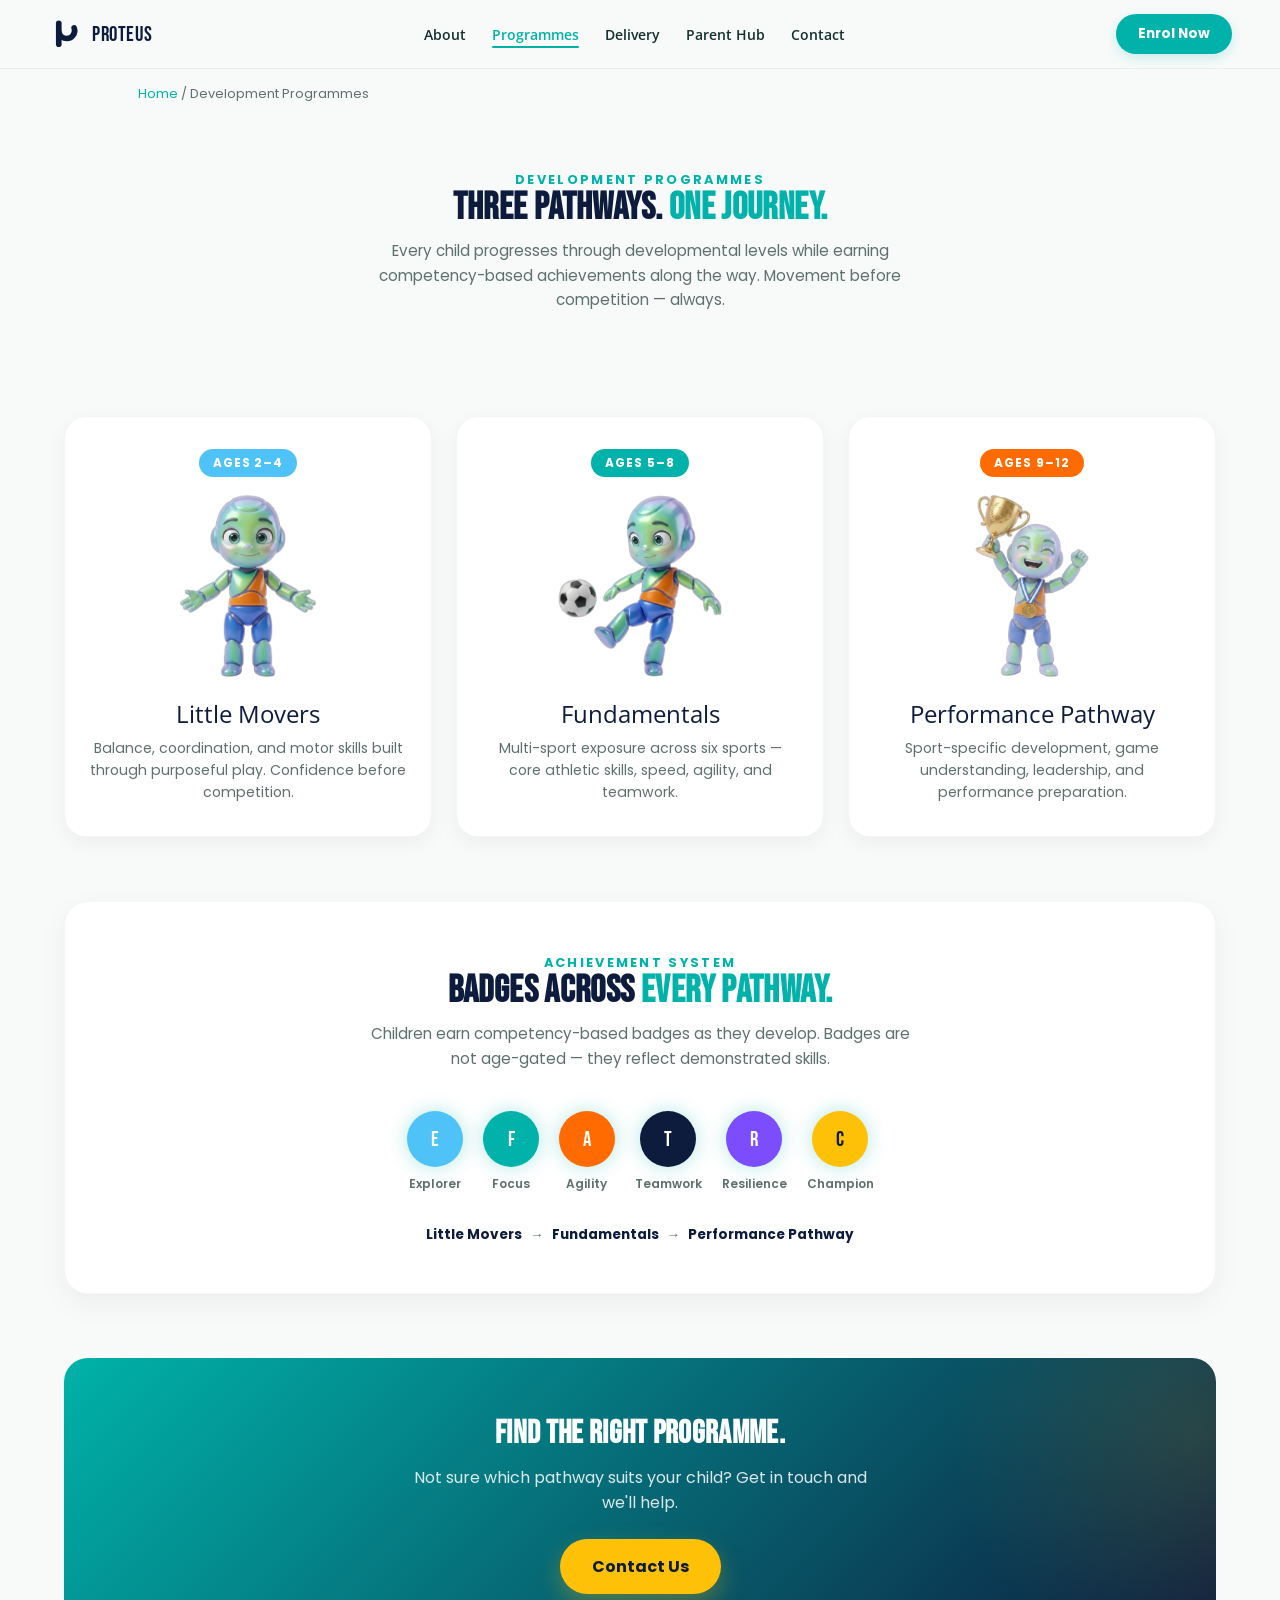
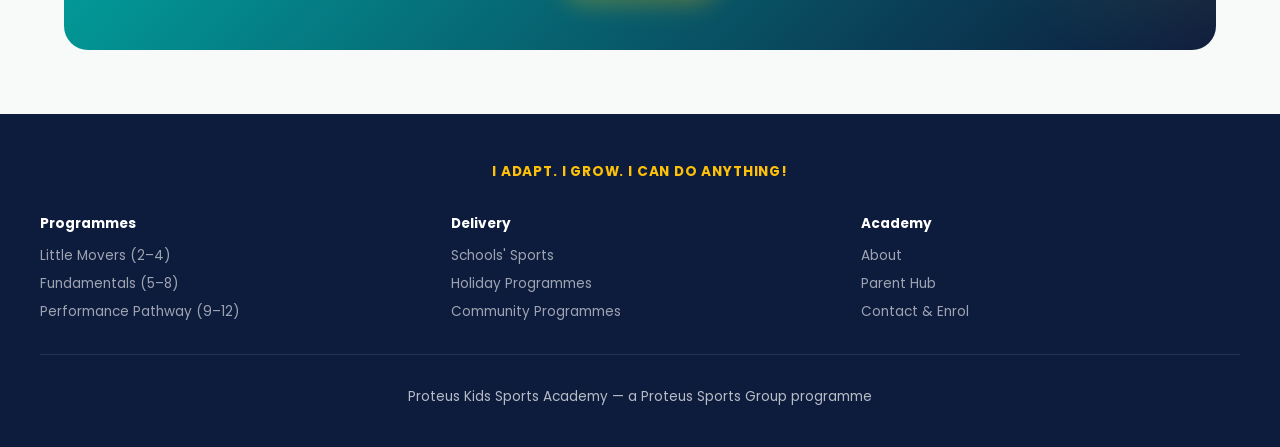
==== commit c1837097: "Phase 9: Brand motion system — Dynamic P animation, kinetic hero, badge unlock Add SVG draw animatio" ====
--- a/programmes/index.html
+++ b/programmes/index.html
@@ -34,7 +34,7 @@
 <a href="#main-content" class="skip-link">Skip to main content</a>
 
 <nav class="nav" id="nav">
-  <a href="../index.html" class="nav-logo"><img src="../images/dynamic-p.svg" alt="Proteus" width="34" height="34"><span class="word">PROTEUS</span></a>
+  <a href="../index.html" class="nav-logo"><svg viewBox="0 0 1200 1200" width="34" height="34" aria-label="Proteus" role="img"><rect width="1200" height="1200" fill="none"/><g fill="none" stroke="#0D1B3D" stroke-width="200" stroke-linecap="round" stroke-linejoin="round"><line class="p-stem" x1="380" y1="220" x2="380" y2="960"/><path class="p-loop" d="M 923.1 384.2 A 280 280 0 1 1 840.0 265.5"/></g></svg><span class="word">PROTEUS</span></a>
   <button class="nav-toggle" aria-label="Open menu" aria-expanded="false">
     <span></span><span></span><span></span>
   </button>
--- a/css/base.css
+++ b/css/base.css
@@ -59,6 +59,14 @@
   html { scroll-behavior: auto; }
   .reveal { opacity: 1 !important; transform: none !important; transition: none !important; }
   .hero-mascot img { animation: none !important; }
+  .hero-banner { animation: none !important; }
+  .hero-banner::after { animation: none !important; }
+  .hero-shape { animation: none !important; }
+  .nav-logo svg .p-stem,
+  .nav-logo svg .p-loop { stroke-dashoffset: 0 !important; animation: none !important; }
+  .nav-logo .word { opacity: 1 !important; animation: none !important; }
+  .badge-chip.animate-in .badge-icon,
+  .badge-chip.animate-in .badge-label { animation: none !important; opacity: 1 !important; }
   .scroll-progress { display: none; }
 }
 
--- a/css/components.css
+++ b/css/components.css
@@ -843,12 +843,19 @@
   margin: 0 auto;
   min-height: 520px;
   background: linear-gradient(135deg, var(--teal) 0%, var(--teal-dark) 50%, var(--navy) 100%);
+  background-size: 200% 200%;
+  animation: kinetic-gradient 12s ease infinite;
   border-radius: 28px;
   overflow: hidden;
   display: grid;
   grid-template-columns: 1.15fr 0.85fr;
   align-items: center;
   padding: 0 var(--space-16);
+}
+@keyframes kinetic-gradient {
+  0% { background-position: 0% 50%; }
+  50% { background-position: 100% 50%; }
+  100% { background-position: 0% 50%; }
 }
 .hero-banner::before {
   content: '';
@@ -859,6 +866,69 @@
   height: 640px;
   background: radial-gradient(circle, rgba(255, 193, 7, 0.16) 0%, rgba(0, 0, 0, 0) 70%);
 }
+.hero-banner::after {
+  content: '';
+  position: absolute;
+  bottom: -30%;
+  left: -15%;
+  width: 480px;
+  height: 480px;
+  background: radial-gradient(circle, rgba(79, 195, 247, 0.1) 0%, transparent 70%);
+  animation: hero-blob 18s ease-in-out infinite alternate;
+}
+@keyframes hero-blob {
+  0% { transform: translate(0, 0) scale(1); }
+  100% { transform: translate(40px, -30px) scale(1.15); }
+}
+.hero-shapes {
+  position: absolute;
+  inset: 0;
+  overflow: hidden;
+  pointer-events: none;
+  z-index: 1;
+}
+.hero-shape {
+  position: absolute;
+  border-radius: 50%;
+  opacity: 0.07;
+  will-change: transform;
+}
+.hero-shape--1 {
+  width: 180px; height: 180px;
+  background: var(--yellow);
+  top: 12%; right: 8%;
+  animation: shape-drift-1 22s ease-in-out infinite alternate;
+}
+.hero-shape--2 {
+  width: 120px; height: 120px;
+  background: var(--sky);
+  bottom: 18%; left: 20%;
+  animation: shape-drift-2 26s ease-in-out infinite alternate;
+}
+.hero-shape--3 {
+  width: 80px; height: 80px;
+  background: var(--white);
+  top: 55%; right: 35%;
+  animation: shape-drift-3 20s ease-in-out infinite alternate;
+}
+.hero-shape--4 {
+  width: 200px; height: 200px;
+  background: var(--teal);
+  top: -8%; left: 45%;
+  animation: shape-drift-1 28s ease-in-out infinite alternate-reverse;
+}
+@keyframes shape-drift-1 {
+  0% { transform: translate(0, 0); }
+  100% { transform: translate(30px, 20px); }
+}
+@keyframes shape-drift-2 {
+  0% { transform: translate(0, 0); }
+  100% { transform: translate(-25px, -15px); }
+}
+@keyframes shape-drift-3 {
+  0% { transform: translate(0, 0) scale(1); }
+  100% { transform: translate(15px, -20px) scale(1.2); }
+}
 .hero-content {
   z-index: 2;
   display: flex;
@@ -916,6 +986,85 @@
   0% { box-shadow: 0 0 0 0 rgba(0, 178, 169, 0.6); }
   70% { box-shadow: 0 0 0 10px rgba(0, 178, 169, 0); }
   100% { box-shadow: 0 0 0 0 rgba(0, 178, 169, 0); }
+}
+
+/* ===== DYNAMIC P LOGO ANIMATION ===== */
+.nav-logo svg .p-stem {
+  stroke-dasharray: 740;
+  stroke-dashoffset: 740;
+  animation: draw-stem 0.5s ease-out 0.2s forwards;
+}
+.nav-logo svg .p-loop {
+  stroke-dasharray: 900;
+  stroke-dashoffset: 900;
+  animation: draw-loop 0.6s ease-out 0.5s forwards;
+}
+.nav-logo .word {
+  opacity: 0;
+  animation: fade-word 0.4s ease 0.9s forwards;
+}
+@keyframes draw-stem {
+  to { stroke-dashoffset: 0; }
+}
+@keyframes draw-loop {
+  to { stroke-dashoffset: 0; }
+}
+@keyframes fade-word {
+  to { opacity: 1; }
+}
+
+/* ===== BADGE UNLOCK ANIMATION ===== */
+.badge-chip.animate-in .badge-icon {
+  animation: badge-unlock 0.6s cubic-bezier(0.34, 1.56, 0.64, 1) forwards;
+}
+.badge-chip.animate-in .badge-label {
+  animation: badge-label-in 0.3s ease 0.4s forwards;
+  opacity: 0;
+}
+@keyframes badge-unlock {
+  0% { transform: scale(0); opacity: 0; }
+  50% { transform: scale(1.2); }
+  70% { transform: scale(0.95); }
+  100% { transform: scale(1); opacity: 1; box-shadow: 0 0 20px rgba(0, 178, 169, 0.3); }
+}
+@keyframes badge-label-in {
+  from { opacity: 0; transform: translateY(6px); }
+  to { opacity: 1; transform: translateY(0); }
+}
+.badge-chip.animate-in:nth-child(2) .badge-icon { animation-delay: 0.1s; }
+.badge-chip.animate-in:nth-child(2) .badge-label { animation-delay: 0.5s; }
+.badge-chip.animate-in:nth-child(3) .badge-icon { animation-delay: 0.2s; }
+.badge-chip.animate-in:nth-child(3) .badge-label { animation-delay: 0.6s; }
+.badge-chip.animate-in:nth-child(4) .badge-icon { animation-delay: 0.3s; }
+.badge-chip.animate-in:nth-child(4) .badge-label { animation-delay: 0.7s; }
+.badge-chip.animate-in:nth-child(5) .badge-icon { animation-delay: 0.4s; }
+.badge-chip.animate-in:nth-child(5) .badge-label { animation-delay: 0.8s; }
+.badge-chip.animate-in:nth-child(6) .badge-icon { animation-delay: 0.5s; }
+.badge-chip.animate-in:nth-child(6) .badge-label { animation-delay: 0.9s; }
+
+/* ===== STAT COUNTER ===== */
+.stat-row {
+  display: flex;
+  justify-content: center;
+  gap: var(--space-10);
+  flex-wrap: wrap;
+  padding: var(--space-6) 0;
+}
+.stat-item {
+  text-align: center;
+}
+.stat-number {
+  font-family: var(--font-display);
+  font-size: var(--text-5xl);
+  color: var(--navy);
+  line-height: 1;
+}
+.stat-label {
+  font-family: var(--font-ui);
+  font-size: var(--text-sm);
+  color: var(--muted);
+  font-weight: 600;
+  margin-top: var(--space-1);
 }
 
 @media (max-width: 900px) {
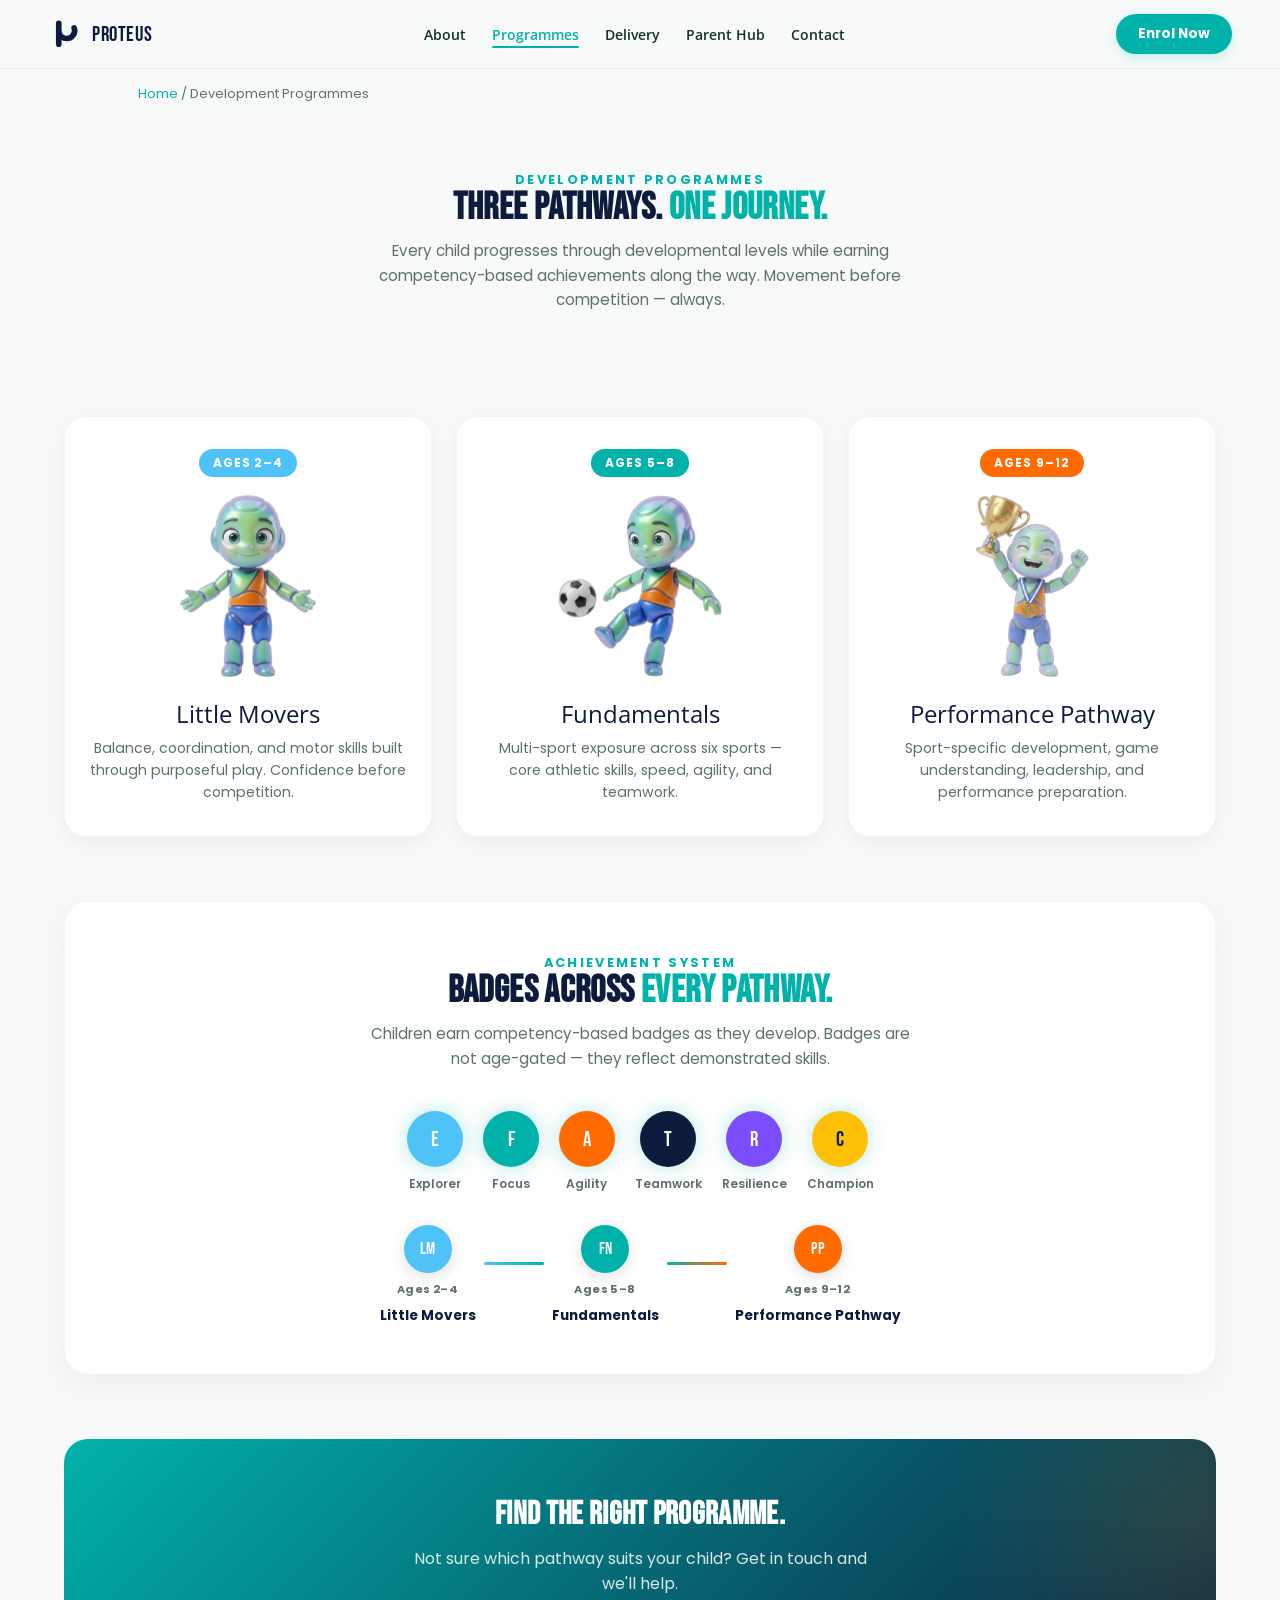
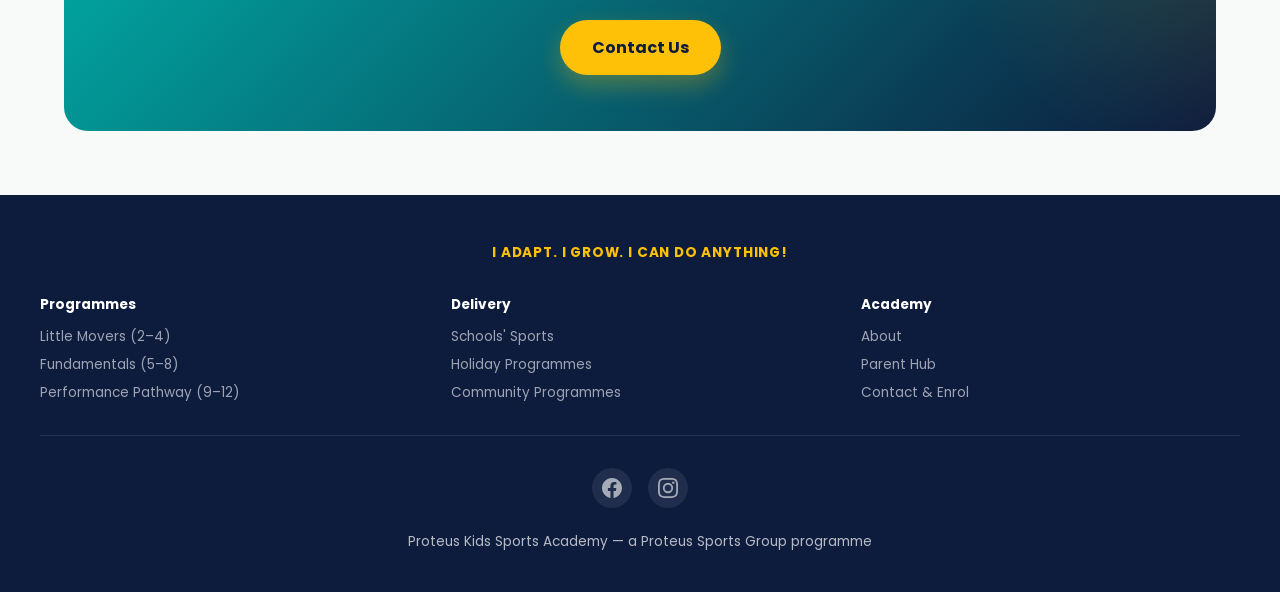
==== commit 6f09c5a5: "Phase 10: Interactive polish — staggered reveals, 3D tilt, journey timeline, social icons Add stagge" ====
--- a/programmes/index.html
+++ b/programmes/index.html
@@ -100,8 +100,24 @@
         <div class="badge-chip"><div class="badge-icon">R</div><div class="badge-label">Resilience</div></div>
         <div class="badge-chip"><div class="badge-icon">C</div><div class="badge-label">Champion</div></div>
       </div>
-      <div class="progression-line">
-        <span>Little Movers</span><span class="arrow">→</span><span>Fundamentals</span><span class="arrow">→</span><span>Performance Pathway</span>
+      <div class="journey-timeline">
+        <div class="journey-node">
+          <div class="journey-dot journey-dot--sky">LM</div>
+          <div class="journey-age-label">Ages 2–4</div>
+          <div class="journey-name-label">Little Movers</div>
+        </div>
+        <div class="journey-connector"></div>
+        <div class="journey-node">
+          <div class="journey-dot journey-dot--teal">FN</div>
+          <div class="journey-age-label">Ages 5–8</div>
+          <div class="journey-name-label">Fundamentals</div>
+        </div>
+        <div class="journey-connector journey-connector--2"></div>
+        <div class="journey-node">
+          <div class="journey-dot journey-dot--orange">PP</div>
+          <div class="journey-age-label">Ages 9–12</div>
+          <div class="journey-name-label">Performance Pathway</div>
+        </div>
       </div>
     </div>
   </section>
@@ -139,6 +155,10 @@
         <a href="../contact.html">Contact & Enrol</a>
       </div>
     </nav>
+    <div class="footer-social">
+      <a href="https://www.facebook.com/proteussportsgroup" aria-label="Facebook" target="_blank" rel="noopener"><svg viewBox="0 0 24 24" width="20" height="20" fill="currentColor"><path d="M24 12.073c0-6.627-5.373-12-12-12s-12 5.373-12 12c0 5.99 4.388 10.954 10.125 11.854v-8.385H7.078v-3.47h3.047V9.43c0-3.007 1.792-4.669 4.533-4.669 1.312 0 2.686.235 2.686.235v2.953H15.83c-1.491 0-1.956.925-1.956 1.874v2.25h3.328l-.532 3.47h-2.796v8.385C19.612 23.027 24 18.062 24 12.073z"/></svg></a>
+      <a href="https://www.instagram.com/proteussportsgroup" aria-label="Instagram" target="_blank" rel="noopener"><svg viewBox="0 0 24 24" width="20" height="20" fill="currentColor"><path d="M12 2.163c3.204 0 3.584.012 4.85.07 3.252.148 4.771 1.691 4.919 4.919.058 1.265.069 1.645.069 4.849 0 3.205-.012 3.584-.069 4.849-.149 3.225-1.664 4.771-4.919 4.919-1.266.058-1.644.07-4.85.07-3.204 0-3.584-.012-4.849-.07-3.26-.149-4.771-1.699-4.919-4.92-.058-1.265-.07-1.644-.07-4.849 0-3.204.013-3.583.07-4.849.149-3.227 1.664-4.771 4.919-4.919 1.266-.057 1.645-.069 4.849-.069zM12 0C8.741 0 8.333.014 7.053.072 2.695.272.273 2.69.073 7.052.014 8.333 0 8.741 0 12c0 3.259.014 3.668.072 4.948.2 4.358 2.618 6.78 6.98 6.98C8.333 23.986 8.741 24 12 24c3.259 0 3.668-.014 4.948-.072 4.354-.2 6.782-2.618 6.979-6.98.059-1.28.073-1.689.073-4.948 0-3.259-.014-3.667-.072-4.947-.196-4.354-2.617-6.78-6.979-6.98C15.668.014 15.259 0 12 0zm0 5.838a6.162 6.162 0 100 12.324 6.162 6.162 0 000-12.324zM12 16a4 4 0 110-8 4 4 0 010 8zm6.406-11.845a1.44 1.44 0 100 2.881 1.44 1.44 0 000-2.881z"/></svg></a>
+    </div>
     <div class="footer-bottom">Proteus Kids Sports Academy — a Proteus Sports Group programme</div>
   </div>
 </footer>
--- a/css/base.css
+++ b/css/base.css
@@ -68,6 +68,7 @@
   .badge-chip.animate-in .badge-icon,
   .badge-chip.animate-in .badge-label { animation: none !important; opacity: 1 !important; }
   .scroll-progress { display: none; }
+  .stagger-ready { opacity: 1 !important; transform: none !important; transition: none !important; }
 }
 
 /* Skip link (accessibility) */
--- a/css/components.css
+++ b/css/components.css
@@ -778,6 +778,28 @@
   transition: color 0.2s ease;
 }
 .footer-col a:hover { color: var(--yellow); }
+.footer-social {
+  display: flex;
+  justify-content: center;
+  gap: var(--space-4);
+  margin-bottom: var(--space-6);
+}
+.footer-social a {
+  display: flex;
+  align-items: center;
+  justify-content: center;
+  width: 40px;
+  height: 40px;
+  border-radius: 50%;
+  background: rgba(255, 255, 255, 0.08);
+  color: rgba(255, 255, 255, 0.6);
+  transition: background 0.2s ease, color 0.2s ease, transform 0.2s ease;
+}
+.footer-social a:hover {
+  background: var(--teal);
+  color: var(--white);
+  transform: translateY(-2px);
+}
 .footer-bottom { text-align: center; }
 @media (max-width: 600px) {
   .footer-links { grid-template-columns: 1fr; gap: var(--space-6); }
@@ -1042,6 +1064,88 @@
 .badge-chip.animate-in:nth-child(6) .badge-icon { animation-delay: 0.5s; }
 .badge-chip.animate-in:nth-child(6) .badge-label { animation-delay: 0.9s; }
 
+/* ===== STAGGERED CARD REVEALS ===== */
+.stagger-ready {
+  opacity: 0;
+  transform: translateY(24px);
+  transition: opacity 0.5s ease, transform 0.5s ease;
+}
+.stagger-in {
+  opacity: 1;
+  transform: translateY(0);
+}
+
+/* ===== ACTIVE NAV LINK ===== */
+.nav-links a.nav-active { color: var(--teal); }
+.nav-links a.nav-active::after { width: 100%; }
+
+/* ===== VISUAL JOURNEY TIMELINE ===== */
+.journey-timeline {
+  display: flex;
+  align-items: center;
+  justify-content: center;
+  gap: 0;
+  margin-top: var(--space-8);
+  flex-wrap: wrap;
+}
+.journey-node {
+  display: flex;
+  flex-direction: column;
+  align-items: center;
+  gap: var(--space-2);
+  position: relative;
+  z-index: 1;
+}
+.journey-dot {
+  width: 48px;
+  height: 48px;
+  border-radius: 50%;
+  display: flex;
+  align-items: center;
+  justify-content: center;
+  font-family: var(--font-display);
+  font-size: var(--text-lg);
+  color: var(--white);
+  box-shadow: 0 4px 16px rgba(0, 0, 0, 0.12);
+  transition: transform 0.3s ease, box-shadow 0.3s ease;
+}
+.journey-node:hover .journey-dot {
+  transform: scale(1.15);
+  box-shadow: 0 6px 24px rgba(0, 0, 0, 0.2);
+}
+.journey-dot--sky { background: var(--sky); }
+.journey-dot--teal { background: var(--teal); }
+.journey-dot--orange { background: var(--orange); }
+.journey-age-label {
+  font-family: var(--font-ui);
+  font-size: 0.7rem;
+  font-weight: 700;
+  color: var(--muted);
+  letter-spacing: 0.04em;
+}
+.journey-name-label {
+  font-family: var(--font-ui);
+  font-size: var(--text-sm);
+  font-weight: 700;
+  color: var(--navy);
+}
+.journey-connector {
+  width: 60px;
+  height: 3px;
+  background: linear-gradient(90deg, var(--sky), var(--teal));
+  border-radius: 2px;
+  margin: 0 var(--space-2);
+  position: relative;
+  top: -12px;
+}
+.journey-connector--2 {
+  background: linear-gradient(90deg, var(--teal), var(--orange));
+}
+@media (max-width: 560px) {
+  .journey-timeline { gap: var(--space-3); }
+  .journey-connector { width: 32px; }
+}
+
 /* ===== STAT COUNTER ===== */
 .stat-row {
   display: flex;
